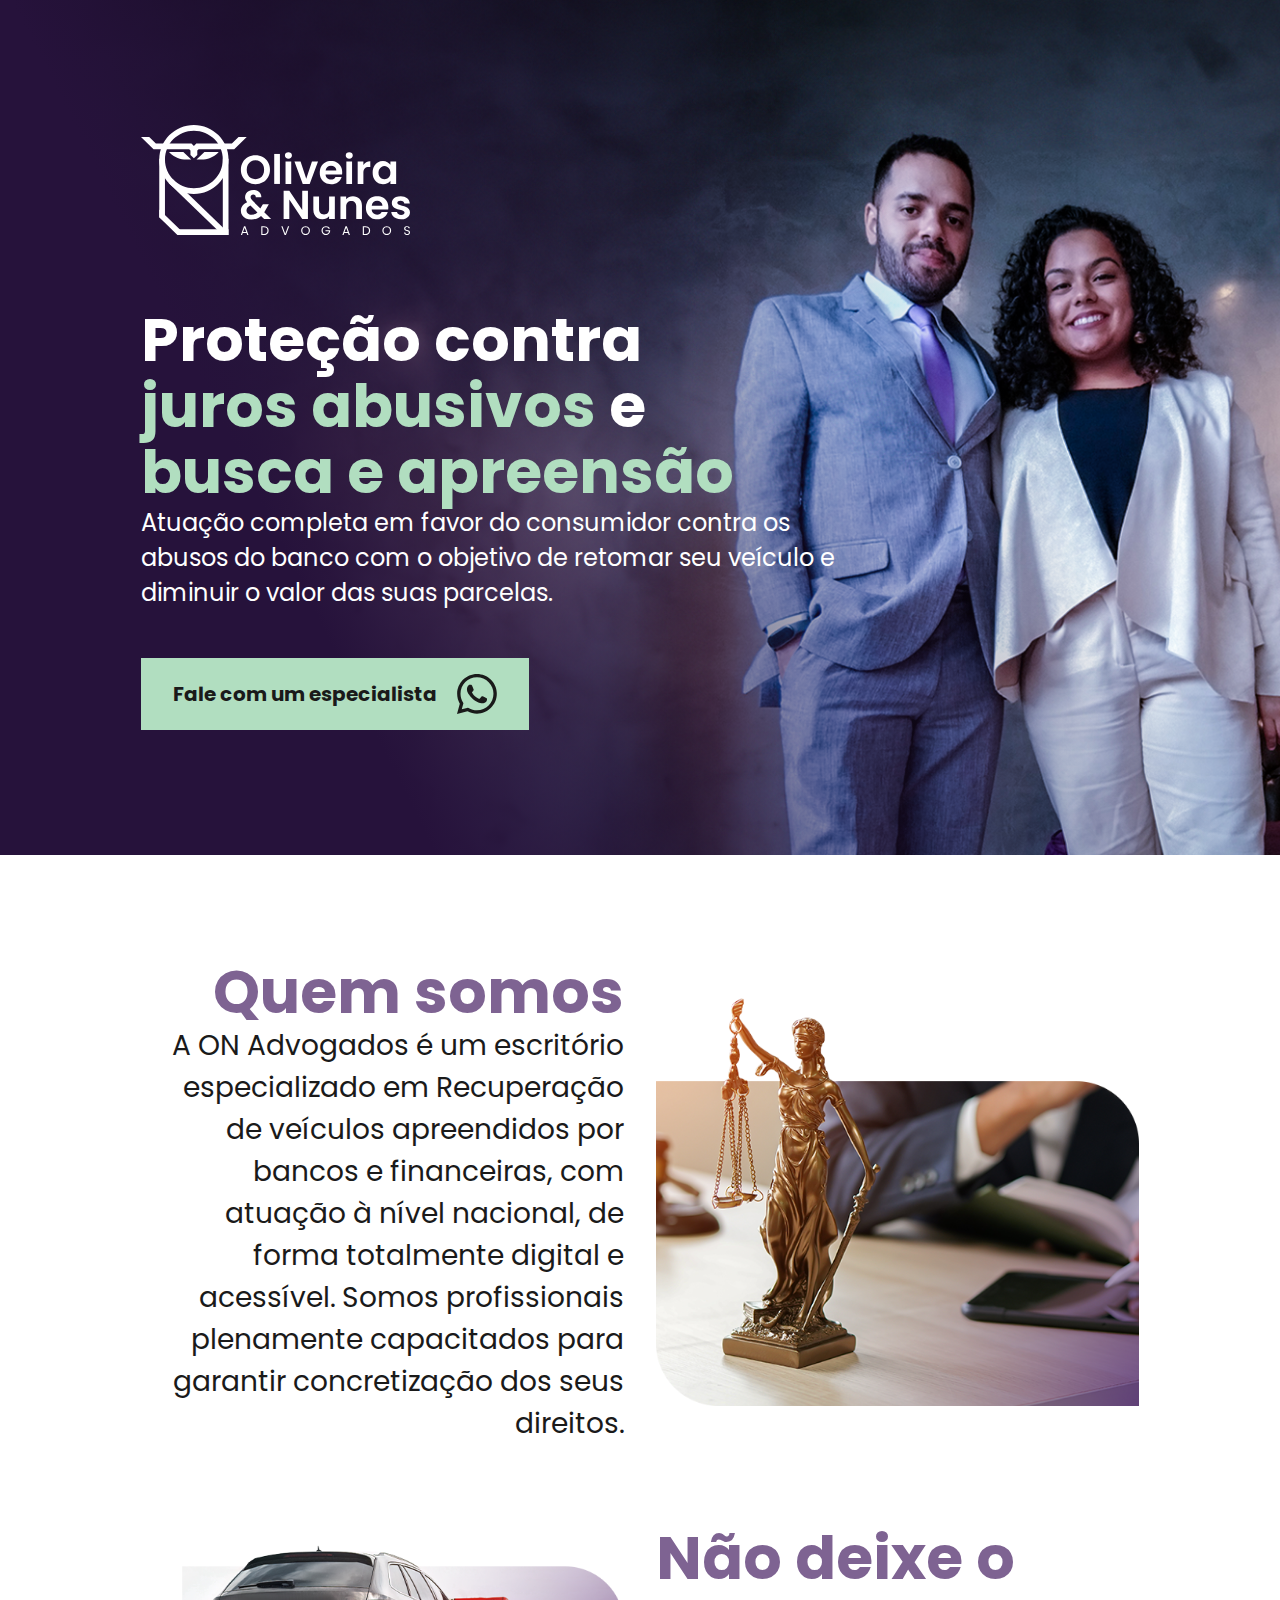
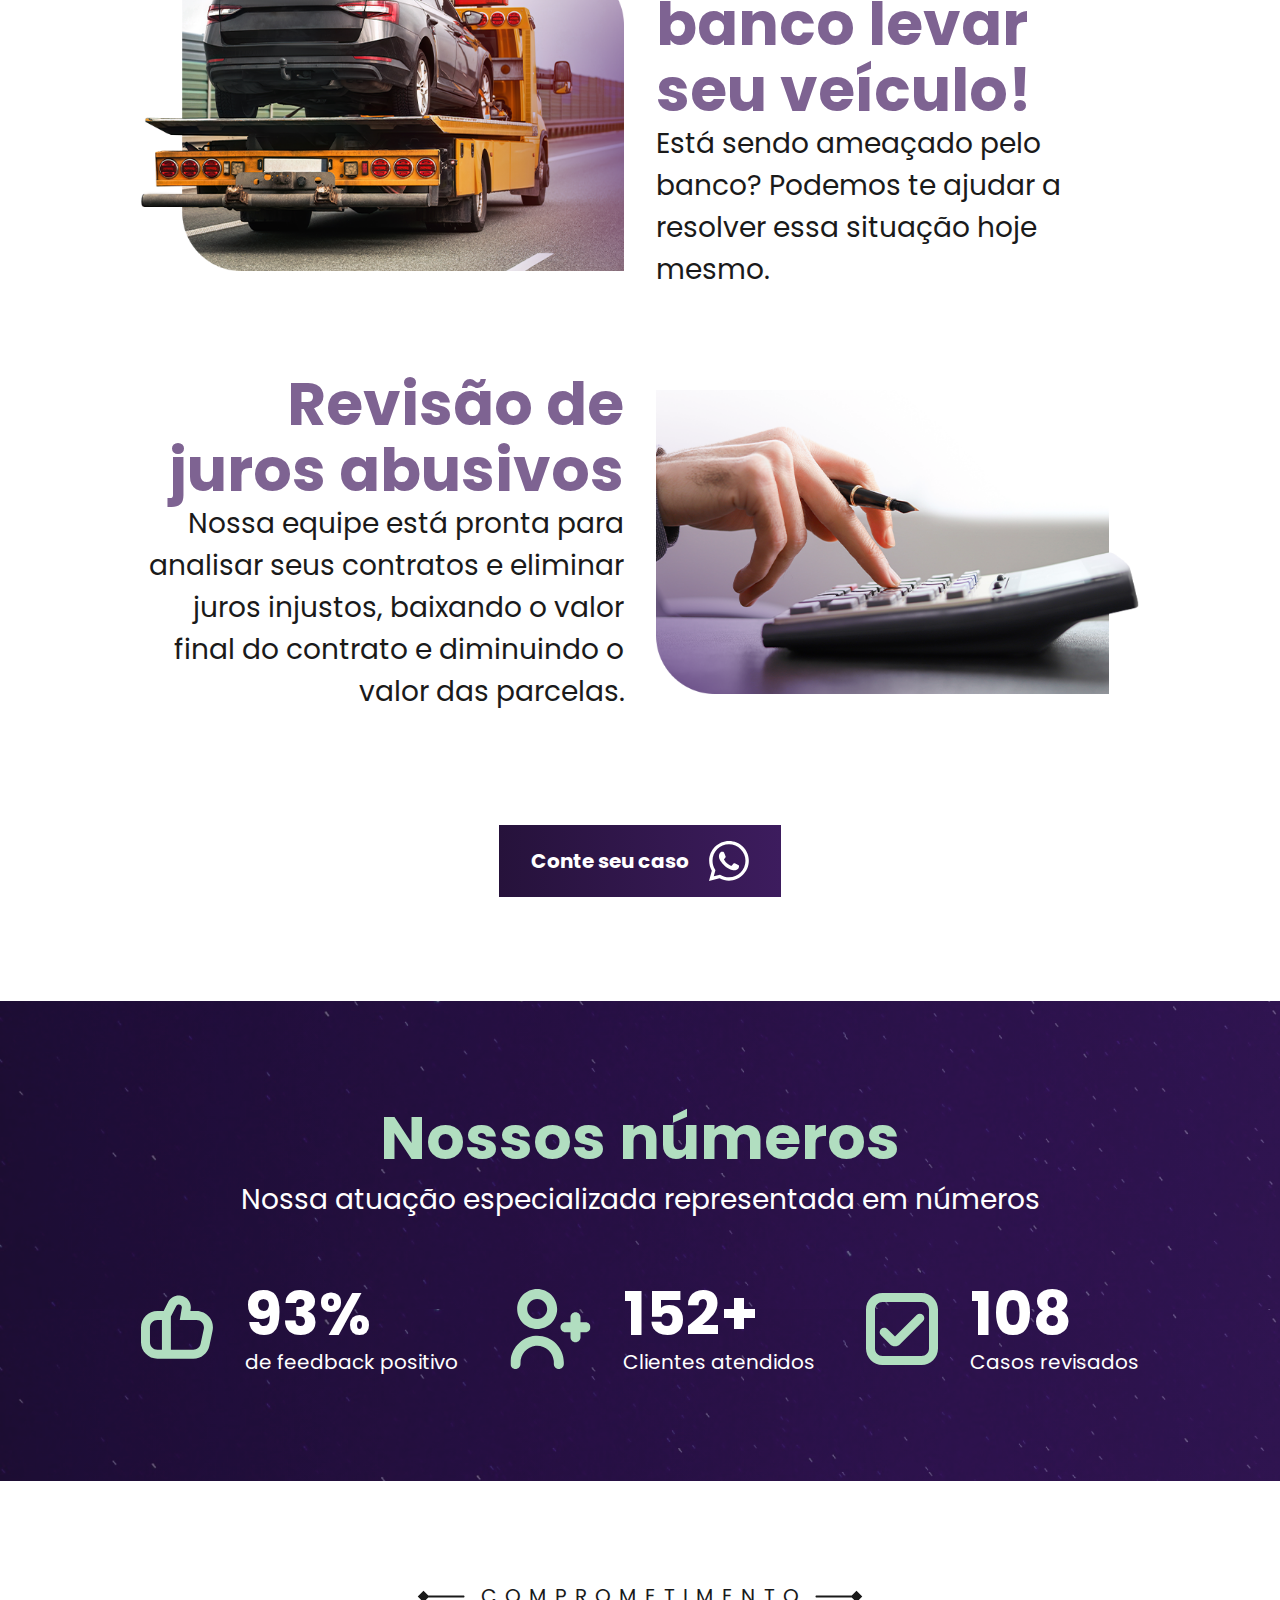
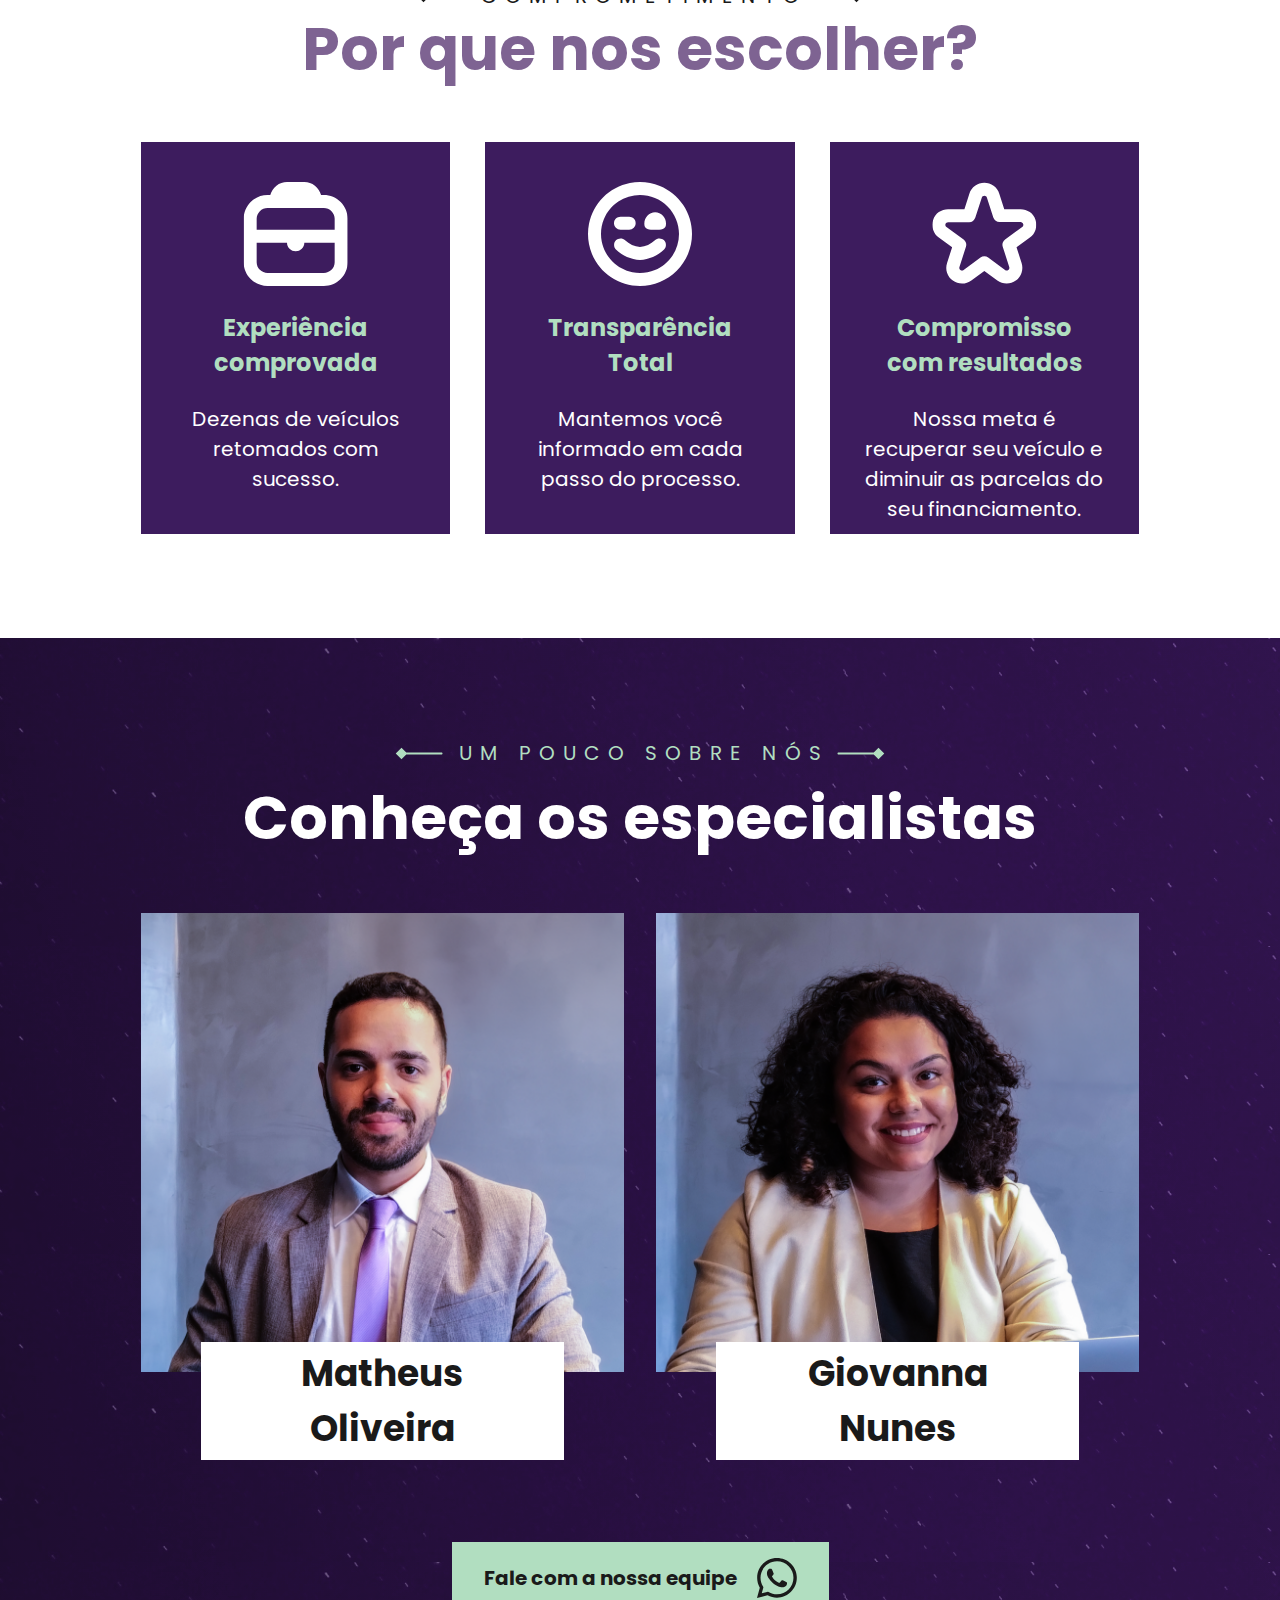
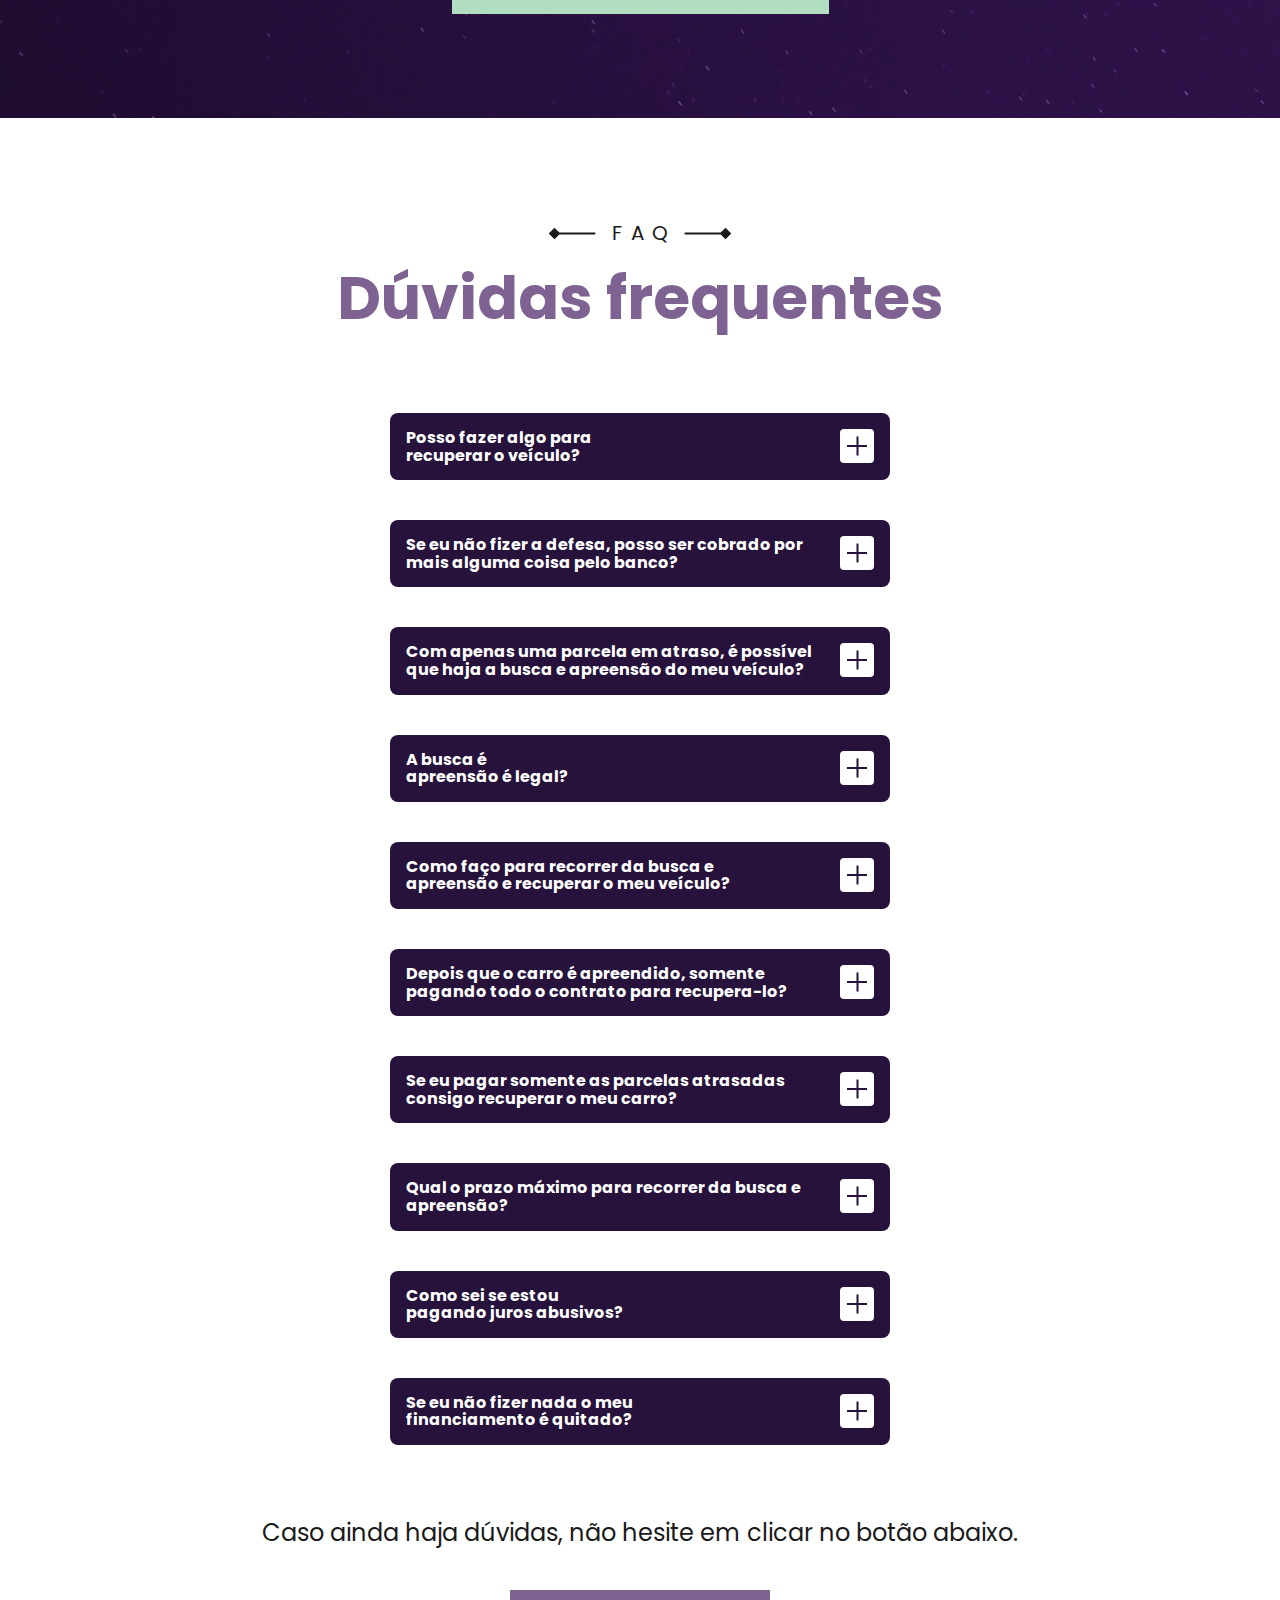
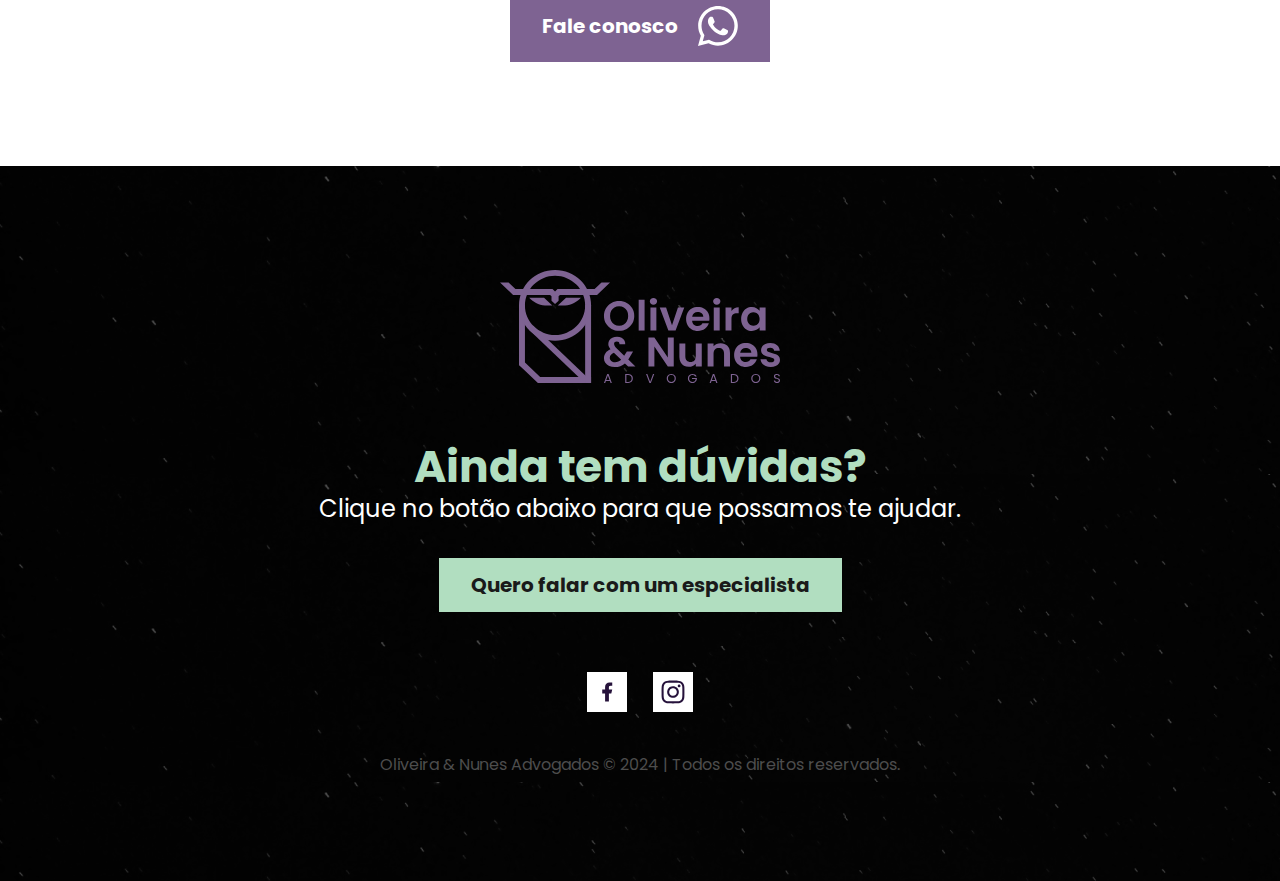
==== dba-e-rjf/index.html @ db600b16 "Adiciona mensagem do wpp" ====
<!DOCTYPE html>

<html lang="">
    <head>
        <meta charset="UTF-8">
        <meta name="viewport" content="width=device-width, initial-scale=1.0">
        <meta http-equiv="X-UA-Compatible" content="ie=edge">
        <title>Oliveira & Nunes Advogados</title>

        <!-- All CSS -->
        <link rel="stylesheet" href="css/page.css">
        <script src="https://ajax.googleapis.com/ajax/libs/jquery/3.7.1/jquery.min.js"></script>
        <script src="js/index.js"></script>
    </head>
    <body class="container">
        <!--[if lt IE 8]>
        <p class="browserupgrade">You are using an <strong>outdated</strong> browser. Please <a href="http://browsehappy.com/">upgrade your browser</a> to improve your experience.</p>
        <![endif]-->

        <!-- Header Background -->
        <header class="header-container">
          <!-- Logo -->
          <div class="header-logo-container">
            <img class="logo" src="assets/logo.svg" alt="Logo Oliveira & Nunes">
          </div>
          <!-- Header Title and Text -->
          <div class="header-text-container">
            <div>
              <h1>Proteção contra <br><strong>juros abusivos</strong> e <strong>busca e apreensão</strong></h1>
              <p>Atuação completa em favor do consumidor contra os abusos do banco com o objetivo de retomar seu veículo e diminuir o valor das suas parcelas.</p>
            </div>
            <a href="https://wa.me/15991773311?text=Olá, gostaria de saber mais sobre Defesa de busca e apreensão de veículos e revisão de juros abusivos, pode me ajudar?" target="_blank" class="button button-green small-space-top" >
              Fale com um especialista
              <svg width="40" height="40" viewBox="0 0 40 40" xmlns="http://www.w3.org/2000/svg">
              <path d="M34.0024 5.81512C32.1689 3.96386 29.9851 2.49624 27.5785 1.49787C25.1718 0.499491 22.5904 -0.00965202 19.9849 0.000138562C9.06747 0.000138562 0.169999 8.89511 0.159999 19.8151C0.159999 23.3126 1.075 26.715 2.80249 29.7275L0 40L10.51 37.245C13.4162 38.8306 16.6743 39.6602 19.9849 39.6575H19.9949C30.9149 39.6575 39.8099 30.7625 39.8199 19.8326C39.8221 17.2277 39.309 14.6482 38.3102 12.2425C37.3113 9.83673 35.8489 7.65236 34.0024 5.81512ZM19.9849 36.3025C17.0329 36.3002 14.1355 35.5059 11.595 34.0025L10.995 33.6425L4.75998 35.2775L6.42498 29.195L6.03498 28.5675C4.3845 25.9434 3.51161 22.9051 3.51749 19.8051C3.51749 10.7401 10.91 3.34513 19.9949 3.34513C22.1593 3.34124 24.303 3.76581 26.3025 4.59435C28.3019 5.42289 30.1176 6.63901 31.6449 8.17261C33.1771 9.70048 34.3919 11.5165 35.2191 13.5159C36.0464 15.5154 36.4697 17.6588 36.4649 19.8226C36.4549 28.92 29.0624 36.3025 19.9849 36.3025ZM29.0224 23.9676C28.5299 23.7201 26.0974 22.5226 25.6399 22.3526C25.1849 22.1901 24.8524 22.1051 24.5274 22.6001C24.1949 23.0926 23.2449 24.2151 22.9599 24.5376C22.6749 24.8701 22.3799 24.9076 21.8849 24.6626C21.3924 24.4126 19.7949 23.8926 17.9049 22.2001C16.4299 20.8876 15.4424 19.2626 15.1474 18.7701C14.8624 18.2751 15.1199 18.0101 15.3674 17.7626C15.5849 17.5426 15.8599 17.1826 16.1074 16.8976C16.3574 16.6126 16.4399 16.4026 16.6024 16.0726C16.7649 15.7376 16.6874 15.4526 16.5649 15.2051C16.4399 14.9576 15.4524 12.5151 15.0349 11.5301C14.6349 10.5576 14.2275 10.6926 13.9225 10.6801C13.6375 10.6626 13.305 10.6626 12.9725 10.6626C12.7214 10.669 12.4744 10.7271 12.2468 10.8334C12.0192 10.9396 11.816 11.0917 11.65 11.2801C11.195 11.7751 9.92247 12.9726 9.92247 15.4151C9.92247 17.8576 11.6975 20.2051 11.9475 20.5376C12.1925 20.8701 15.4324 25.8675 20.4049 28.0175C21.5799 28.53 22.5049 28.8325 23.2274 29.0625C24.4149 29.4425 25.4874 29.385 26.3424 29.2625C27.2924 29.1175 29.2699 28.0625 29.6874 26.905C30.0974 25.7451 30.0974 24.7551 29.9724 24.5476C29.8499 24.3376 29.5174 24.2151 29.0224 23.9676Z"/>
              </svg>
            </a>
          </div>
        </header>

        <!-- Services Area Start -->
        <section class="section-services">
          <div class="section-services-row">
            <div class="section-services-text">
              <h2>Quem somos</h2>
              <p>A ON Advogados é um escritório especializado em Recuperação de veículos apreendidos por bancos e financeiras, com atuação à nível nacional, de forma totalmente digital e acessível.  Somos profissionais plenamente capacitados para garantir concretização dos seus direitos.</p>
            </div>
            <div class="section-services-image">
              <img src="assets/section1_image_1.webp" alt="Escultura de Themis sobre a mesa">
            </div>
          </div>

          <div class="section-services-row-reverse">
            <div class="section-services-text">
              <h2>Não deixe o banco levar seu veículo!</h2>
              <p>Está sendo ameaçado pelo banco? Podemos te ajudar a resolver essa situação hoje mesmo.</p>
            </div>
            <div class="section-services-image">
              <img src="assets/section1_image_2.webp" alt="Guincho levando um carro na estrada">
            </div>
          </div>

          <div class="section-services-row">
            <div class="section-services-text">
              <h2>Revisão de juros abusivos</h2>
              <p>Nossa equipe está pronta para analisar seus contratos e eliminar juros injustos, baixando o valor final do contrato e diminuindo o valor das parcelas.</p>
            </div>
            <div class="section-services-image">
              <img src="assets/section1_image_3.webp" alt="Mão segurando uma caneta e utilizando a calculadora.">
            </div>
          </div>

          <div class="section-services-button">
            <a href="https://wa.me/15991773311?text=Olá, gostaria de saber mais sobre Defesa de busca e apreensão de veículos e revisão de juros abusivos, pode me ajudar?" target="_blank" class="button button-dark-purple small-space-top" >
              Conte seu caso
              <svg width="40" height="40" viewBox="0 0 40 40" xmlns="http://www.w3.org/2000/svg">
                <path d="M34.0024 5.81512C32.1689 3.96386 29.9851 2.49624 27.5785 1.49787C25.1718 0.499491 22.5904 -0.00965202 19.9849 0.000138562C9.06747 0.000138562 0.169999 8.89511 0.159999 19.8151C0.159999 23.3126 1.075 26.715 2.80249 29.7275L0 40L10.51 37.245C13.4162 38.8306 16.6743 39.6602 19.9849 39.6575H19.9949C30.9149 39.6575 39.8099 30.7625 39.8199 19.8326C39.8221 17.2277 39.309 14.6482 38.3102 12.2425C37.3113 9.83673 35.8489 7.65236 34.0024 5.81512ZM19.9849 36.3025C17.0329 36.3002 14.1355 35.5059 11.595 34.0025L10.995 33.6425L4.75998 35.2775L6.42498 29.195L6.03498 28.5675C4.3845 25.9434 3.51161 22.9051 3.51749 19.8051C3.51749 10.7401 10.91 3.34513 19.9949 3.34513C22.1593 3.34124 24.303 3.76581 26.3025 4.59435C28.3019 5.42289 30.1176 6.63901 31.6449 8.17261C33.1771 9.70048 34.3919 11.5165 35.2191 13.5159C36.0464 15.5154 36.4697 17.6588 36.4649 19.8226C36.4549 28.92 29.0624 36.3025 19.9849 36.3025ZM29.0224 23.9676C28.5299 23.7201 26.0974 22.5226 25.6399 22.3526C25.1849 22.1901 24.8524 22.1051 24.5274 22.6001C24.1949 23.0926 23.2449 24.2151 22.9599 24.5376C22.6749 24.8701 22.3799 24.9076 21.8849 24.6626C21.3924 24.4126 19.7949 23.8926 17.9049 22.2001C16.4299 20.8876 15.4424 19.2626 15.1474 18.7701C14.8624 18.2751 15.1199 18.0101 15.3674 17.7626C15.5849 17.5426 15.8599 17.1826 16.1074 16.8976C16.3574 16.6126 16.4399 16.4026 16.6024 16.0726C16.7649 15.7376 16.6874 15.4526 16.5649 15.2051C16.4399 14.9576 15.4524 12.5151 15.0349 11.5301C14.6349 10.5576 14.2275 10.6926 13.9225 10.6801C13.6375 10.6626 13.305 10.6626 12.9725 10.6626C12.7214 10.669 12.4744 10.7271 12.2468 10.8334C12.0192 10.9396 11.816 11.0917 11.65 11.2801C11.195 11.7751 9.92247 12.9726 9.92247 15.4151C9.92247 17.8576 11.6975 20.2051 11.9475 20.5376C12.1925 20.8701 15.4324 25.8675 20.4049 28.0175C21.5799 28.53 22.5049 28.8325 23.2274 29.0625C24.4149 29.4425 25.4874 29.385 26.3424 29.2625C27.2924 29.1175 29.2699 28.0625 29.6874 26.905C30.0974 25.7451 30.0974 24.7551 29.9724 24.5476C29.8499 24.3376 29.5174 24.2151 29.0224 23.9676Z"/>
              </svg>
            </a>
          </div>

        </section>
        <!-- Services Area End -->

        <!-- Numbers Area Start -->
        <section class="section-numbers">
          <div class="container-title">
            <h2>Nossos números</h2>
            <p>Nossa atuação especializada representada em números</p>
          </div>
          <div class="section-number-statistics">

            <div class="section-number-statistics-container ">
              <img src="assets/fi-br-thumbs-up.svg">
              <div class="section-number-statistics-container-text">
                <h3>
                  93%
                </h3>
                <p>
                  de feedback positivo
                </p>
              </div>
            </div>

            <div class="section-number-statistics-container ">
              <img src="assets/fi-br-user-add.svg">
              <div class="section-number-statistics-container-text">
                <h3>
                  152+
                </h3>
                <p>
                  Clientes atendidos
                </p>
              </div>
            </div>

            <div class="section-number-statistics-container ">
              <img src="assets/fi-br-checkbox.svg">
              <div class="section-number-statistics-container-text">
                <h3>
                  108
                </h3>
                <p>
                  Casos revisados
                </p>
              </div>
            </div>

          </div>
        </section>
        <!-- Numbers Area End -->

        <!-- Compromise Area Start -->
        <section class="section-compromise">
          <div class="container-title">
            <div class="title-line title-line-black">
              <svg width="48" height="13" viewBox="0 0 48 13" xmlns="http://www.w3.org/2000/svg">
                <path d="M46.5 7.5C47.0523 7.5 47.5 7.05228 47.5 6.5C47.5 5.94771 47.0523 5.5 46.5 5.5L46.5 7.5ZM0.726497 6.5L6.5 12.2735L12.2735 6.5L6.5 0.726497L0.726497 6.5ZM46.5 5.5L6.5 5.5L6.5 7.5L46.5 7.5L46.5 5.5Z" />
              </svg>
              <p>Comprometimento</p>
              <svg width="48" height="13" viewBox="0 0 48 13" xmlns="http://www.w3.org/2000/svg">
                <path d="M1.5 5.5C0.947716 5.5 0.5 5.94772 0.5 6.5C0.5 7.05228 0.947716 7.5 1.5 7.5V5.5ZM47.2735 6.5L41.5 0.726497L35.7265 6.5L41.5 12.2735L47.2735 6.5ZM1.5 7.5L41.5 7.5V5.5L1.5 5.5V7.5Z" />
              </svg>
            </div>

            <h2>Por que nos escolher?</h2>
          </div>
          <div class="section-compromise-cards">

            <div class="section-compromise-single-card">
              <img src="assets/fi-br-briefcase.svg">
              <h3>Experiência comprovada</h3>
              <p>Dezenas de veículos retomados com sucesso.</p>
            </div>

            <div class="section-compromise-single-card">
              <img src="assets/fi-br-smile-wink.svg">
              <h3>Transparência <br>Total</h3>
              <p>Mantemos você informado em cada passo do processo.</p>
            </div>

            <div class="section-compromise-single-card">
              <img src="assets/fi-br-star.svg">
              <h3>Compromisso<br>com resultados</h3>
              <p>Nossa meta é recuperar seu veículo e diminuir as parcelas do seu financiamento.</p>
            </div>
          </div>

        </section>
        <!-- Compromise Area End -->

        <!-- About us Area Start -->
        <section class="section-about-us">
          <div class="container-title">
            <div class="title-line title-line-green-light">
              <svg width="48" height="13" viewBox="0 0 48 13" xmlns="http://www.w3.org/2000/svg">
                <path d="M46.5 7.5C47.0523 7.5 47.5 7.05228 47.5 6.5C47.5 5.94771 47.0523 5.5 46.5 5.5L46.5 7.5ZM0.726497 6.5L6.5 12.2735L12.2735 6.5L6.5 0.726497L0.726497 6.5ZM46.5 5.5L6.5 5.5L6.5 7.5L46.5 7.5L46.5 5.5Z" />
              </svg>
              <p>Um pouco sobre nós</p>
              <svg width="48" height="13" viewBox="0 0 48 13" xmlns="http://www.w3.org/2000/svg">
                <path d="M1.5 5.5C0.947716 5.5 0.5 5.94772 0.5 6.5C0.5 7.05228 0.947716 7.5 1.5 7.5V5.5ZM47.2735 6.5L41.5 0.726497L35.7265 6.5L41.5 12.2735L47.2735 6.5ZM1.5 7.5L41.5 7.5V5.5L1.5 5.5V7.5Z" />
              </svg>
            </div>

            <h2>Conheça os especialistas</h2>
          </div>

          <div class="section-about-us-cards">

            <div class="container-about-us">
              <p>Matheus Oliveira</p>
              <div class="container-about-us-photo-matheus">
                <ul>
                  <li><img src="assets/frame.svg">Bacharel em Direito pela Faculdade de Direito de Itu (FADITU).</li>
                  <li><img src="assets/frame.svg">Pós-graduado em Processo Civil pelo CEI.</li>
                  <li><img src="assets/frame.svg">Especialista em direito bancário.</li>
                  <li><img src="assets/frame.svg">OAB/SP 449.949.</li>
                </ul>
              </div>
            </div>

            <div class="container-about-us">
              <p>Giovanna Nunes</p>
              <div class="container-about-us-photo-giovanna">
                <ul>
                  <li><img src="assets/frame.svg">Bacharela em Direito pela Faculdade ESAMC.</li>
                  <li><img src="assets/frame.svg">Pós-graduada em Processo Civil pela Fundação Getúlio Vargas (FGV).</li>
                  <li><img src="assets/frame.svg">Especialista em direito bancário.</li>
                  <li><img src="assets/frame.svg">OAB/SP 453.143.</li>
                </ul>
              </div>
            </div>
          </div>

          <a href="https://wa.me/15991773311?text=Olá, gostaria de saber mais sobre Defesa de busca e apreensão de veículos e revisão de juros abusivos, pode me ajudar?" target="_blank" class="button button-green small-space-top" >
            Fale com a nossa equipe
            <svg width="40" height="40" viewBox="0 0 40 40" xmlns="http://www.w3.org/2000/svg">
              <path d="M34.0024 5.81512C32.1689 3.96386 29.9851 2.49624 27.5785 1.49787C25.1718 0.499491 22.5904 -0.00965202 19.9849 0.000138562C9.06747 0.000138562 0.169999 8.89511 0.159999 19.8151C0.159999 23.3126 1.075 26.715 2.80249 29.7275L0 40L10.51 37.245C13.4162 38.8306 16.6743 39.6602 19.9849 39.6575H19.9949C30.9149 39.6575 39.8099 30.7625 39.8199 19.8326C39.8221 17.2277 39.309 14.6482 38.3102 12.2425C37.3113 9.83673 35.8489 7.65236 34.0024 5.81512ZM19.9849 36.3025C17.0329 36.3002 14.1355 35.5059 11.595 34.0025L10.995 33.6425L4.75998 35.2775L6.42498 29.195L6.03498 28.5675C4.3845 25.9434 3.51161 22.9051 3.51749 19.8051C3.51749 10.7401 10.91 3.34513 19.9949 3.34513C22.1593 3.34124 24.303 3.76581 26.3025 4.59435C28.3019 5.42289 30.1176 6.63901 31.6449 8.17261C33.1771 9.70048 34.3919 11.5165 35.2191 13.5159C36.0464 15.5154 36.4697 17.6588 36.4649 19.8226C36.4549 28.92 29.0624 36.3025 19.9849 36.3025ZM29.0224 23.9676C28.5299 23.7201 26.0974 22.5226 25.6399 22.3526C25.1849 22.1901 24.8524 22.1051 24.5274 22.6001C24.1949 23.0926 23.2449 24.2151 22.9599 24.5376C22.6749 24.8701 22.3799 24.9076 21.8849 24.6626C21.3924 24.4126 19.7949 23.8926 17.9049 22.2001C16.4299 20.8876 15.4424 19.2626 15.1474 18.7701C14.8624 18.2751 15.1199 18.0101 15.3674 17.7626C15.5849 17.5426 15.8599 17.1826 16.1074 16.8976C16.3574 16.6126 16.4399 16.4026 16.6024 16.0726C16.7649 15.7376 16.6874 15.4526 16.5649 15.2051C16.4399 14.9576 15.4524 12.5151 15.0349 11.5301C14.6349 10.5576 14.2275 10.6926 13.9225 10.6801C13.6375 10.6626 13.305 10.6626 12.9725 10.6626C12.7214 10.669 12.4744 10.7271 12.2468 10.8334C12.0192 10.9396 11.816 11.0917 11.65 11.2801C11.195 11.7751 9.92247 12.9726 9.92247 15.4151C9.92247 17.8576 11.6975 20.2051 11.9475 20.5376C12.1925 20.8701 15.4324 25.8675 20.4049 28.0175C21.5799 28.53 22.5049 28.8325 23.2274 29.0625C24.4149 29.4425 25.4874 29.385 26.3424 29.2625C27.2924 29.1175 29.2699 28.0625 29.6874 26.905C30.0974 25.7451 30.0974 24.7551 29.9724 24.5476C29.8499 24.3376 29.5174 24.2151 29.0224 23.9676Z"/>
            </svg>
          </a>
        </section>
        <!-- About us Area End -->

        <!-- FAQ Area Start -->
        <aside class="aside-faq">
          <div class="container-title">
            <div class="title-line title-line-black">
              <svg width="48" height="13" viewBox="0 0 48 13" xmlns="http://www.w3.org/2000/svg">
                <path d="M46.5 7.5C47.0523 7.5 47.5 7.05228 47.5 6.5C47.5 5.94771 47.0523 5.5 46.5 5.5L46.5 7.5ZM0.726497 6.5L6.5 12.2735L12.2735 6.5L6.5 0.726497L0.726497 6.5ZM46.5 5.5L6.5 5.5L6.5 7.5L46.5 7.5L46.5 5.5Z" />
              </svg>
              <p>Faq</p>
              <svg width="48" height="13" viewBox="0 0 48 13" xmlns="http://www.w3.org/2000/svg">
                <path d="M1.5 5.5C0.947716 5.5 0.5 5.94772 0.5 6.5C0.5 7.05228 0.947716 7.5 1.5 7.5V5.5ZM47.2735 6.5L41.5 0.726497L35.7265 6.5L41.5 12.2735L47.2735 6.5ZM1.5 7.5L41.5 7.5V5.5L1.5 5.5V7.5Z" />
              </svg>
            </div>
            <h2>Dúvidas frequentes</h2>
          </div>

          <div class="container-two-columns">
            <div class="container-all-question">

              <div class="aside-faq-question-container inactive">
                <div class="aside-faq-header">
                  <summary>Posso fazer algo para <br>recuperar o veículo?</summary>
                  <div class="aside-faq-icon">
                    <div class="collapse-icon">
                      <div class="acc-close"></div>
                      <div class="acc-open"></div>
                    </div>

                  </div>
                </div>
                <div id="descwrapper" class="desWrapper">
                  <p>A boa notícia é que SIM! Pode e deve RECORRER. O seu prazo JÁ ESTÁ CORRENDO, e há grandes chances de recuperá-lo.</p>
                </div>
              </div>

              <div class="aside-faq-question-container inactive">
                <div class="aside-faq-header">
                  <summary>Se eu não fizer a defesa, posso ser cobrado por mais alguma coisa pelo banco?</summary>
                  <div class="aside-faq-icon">
                    <div class="collapse-icon">
                      <div class="acc-close"></div>
                      <div class="acc-open"></div>
                    </div>

                  </div>
                </div>
                <div id="descwrapper" class="desWrapper">
                  <p>Nossa equipe especializada em direito financeiro analisará sua situação, desenvolvendo estratégias personalizadas para proteger seus bens e interesses durante o processo.</p>
                </div>
              </div>

              <div class="aside-faq-question-container inactive">
                <div class="aside-faq-header">
                  <summary>Com apenas uma parcela em atraso, é possível que haja a busca e apreensão do meu veículo?</summary>
                  <div class="aside-faq-icon">
                    <div class="collapse-icon">
                      <div class="acc-close"></div>
                      <div class="acc-open"></div>
                    </div>

                  </div>
                </div>
                <div id="descwrapper" class="desWrapper">
                  <p>Sim. Muitas pessoas se enganam por achar que depois que o veículo for apreendido não tem mais o que fazer e isso não é verdade. Depois que o banco faz uma ação de busca e apreensão e toma o veículo de forma injusta e abusiva, mesmo que o as parcelas estejam em atraso é possível recuperar o bem. Isso porque quando você contrata advogados que são especialistas neste assunto, eles conseguem analisar o processo e ver todas as ilegalidades e nulidades ocorridas e fazer uma defesa para que o juiz ao final do mande o banco devolver o veículo. </p>
                </div>
              </div>

              <div class="aside-faq-question-container inactive">
                <div class="aside-faq-header">
                  <summary>A busca é <br>apreensão é legal?</summary>
                  <div class="aside-faq-icon">
                    <div class="collapse-icon">
                      <div class="acc-close"></div>
                      <div class="acc-open"></div>
                    </div>

                  </div>
                </div>
                <div id="descwrapper" class="desWrapper">
                  <p>O Banco pode requerer a medida, por isso o procedimento é legal e está previsto na legislação. Mas precisa cumprir alguns requisitos legais para que ele seja totalmente válido. Se você foi vítima de um caso de busca e apreensão recentemente, CLICA AGORA no botão do WhatsApp aqui do lado e peça atendimento preferencial no nosso plantão que iremos te passar todas as informações necessárias para recuperar prontamente o seu veículo.</p>
                </div>
              </div>

              <div class="aside-faq-question-container inactive" aria-controls="collapseOne">
                <div class="aside-faq-header">
                  <summary>Como faço para recorrer da busca e <br>apreensão e recuperar o meu veículo?</summary>
                  <div class="aside-faq-icon">
                    <div class="collapse-icon">
                      <div class="acc-close"></div>
                      <div class="acc-open"></div>
                    </div>

                  </div>
                </div>
                <div id="descwrapper" class="desWrapper">
                  <p>Para fazer sua defesa no processo judicial e recorrer da busca e apreensão do seu veículo, você precisará da ajuda de um escritório de advocacia especializado em direito bancário.<br><br>

                    Se você chegou até aqui, a boa notícia é que poderá falar com um dos nossos advogados especialistas, que irá analisar o seu caso, sem nenhum compromisso, e te passar as informações necessárias acerca da sua defesa.<br><br>

                    Para falar com a nossa equipe agora, clique no botão logo abaixo.</p>
                </div>
              </div>
            </div>

            <div class="container-all-question">
              <div class="aside-faq-question-container inactive">
                <div class="aside-faq-header">
                  <summary>Depois que o carro é apreendido, somente pagando todo o contrato para recupera-lo?</summary>
                  <div class="aside-faq-icon">
                    <div class="collapse-icon">
                      <div class="acc-close"></div>
                      <div class="acc-open"></div>
                    </div>

                  </div>
                </div>
                <div id="descwrapper" class="desWrapper">
                  <p>NÃO! Isso é um mito. Depois que o carro é apreendido é possível apresentar recurso para recuperar o veículo. Como dito acima, antes tomar, o banco precisa preencher os requisitos de validade da ação de busca e apreensão.</p>
                </div>
              </div>

              <div class="aside-faq-question-container inactive">
                <div class="aside-faq-header">
                  <summary>Se eu pagar somente as parcelas atrasadas consigo recuperar o meu carro?</summary>
                  <div class="aside-faq-icon">
                    <div class="collapse-icon">
                      <div class="acc-close"></div>
                      <div class="acc-open"></div>
                    </div>

                  </div>
                </div>
                <div id="descwrapper" class="desWrapper">
                  <p>NÃO! Isso é outro mito. Inclusive, é possível recuperar o veículo sem ter que pagar nada ao banco.</p>
                </div>
              </div>

              <div class="aside-faq-question-container inactive">
                <div class="aside-faq-header">
                  <summary>Qual o prazo máximo para recorrer da busca e apreensão?</summary>
                  <div class="aside-faq-icon">
                    <div class="collapse-icon">
                      <div class="acc-close"></div>
                      <div class="acc-open"></div>
                    </div>

                  </div>
                </div>
                <div id="descwrapper" class="desWrapper">
                  <p>O prazo máximo é de 15 dias a contar da apreensão do veículo. Porém, para efetuar uma boa defesa técnica leva tempo, portanto, quanto antes você contratar um escritório especialista, maiores as suas chances.</p>
                </div>
              </div>

              <div class="aside-faq-question-container inactive">
                <div class="aside-faq-header">
                  <summary>Como sei se estou <br>pagando juros abusivos?</summary>
                  <div class="aside-faq-icon">
                    <div class="collapse-icon">
                      <div class="acc-close"></div>
                      <div class="acc-open"></div>
                    </div>

                  </div>
                </div>
                <div id="descwrapper" class="desWrapper">
                  <p>Nossos advogados estão de prontidão para realizar o cálculo e te indicar se os juros do seu contrato de financiamento são abusivos. Entre em contato agora e descubra.</p>
                </div>
              </div>

              <div class="aside-faq-question-container inactive">
                <div class="aside-faq-header">
                  <summary>Se eu não fizer nada o meu <br>financiamento é quitado?</summary>
                  <div class="aside-faq-icon">
                    <div class="collapse-icon">
                      <div class="acc-close"></div>
                      <div class="acc-open"></div>
                    </div>
                  </div>
                </div>

                <div id="descwrapper" class="desWrapper">
                  <p>Não, se você não fizer nada, além de ter perdido o carro, perderá o valor que eventualmente deu de entrada, as parcelas que pagou e ainda ficará devendo para o banco, honorários do advogado do banco e, ainda, para o Poder Judiciário.

                    <br><br>Não fazer nada é a pior escolha que pode ser feita.</p>
                </div>
              </div>
            </div>
          </div>

          <div class="container-title">
            <p class="subtitle">Caso ainda haja dúvidas, não hesite em clicar no botão abaixo.</p>
            <a href="https://wa.me/15991773311&text=Olá, gostaria de saber mais sobre Defesa de busca e apreensão de veículos e revisão de juros abusivos, pode me ajudar?" target="_blank" class="button button-light-purple small-space-top" >
              Fale conosco
              <svg width="40" height="40" viewBox="0 0 40 40" xmlns="http://www.w3.org/2000/svg">
                <path d="M34.0024 5.81512C32.1689 3.96386 29.9851 2.49624 27.5785 1.49787C25.1718 0.499491 22.5904 -0.00965202 19.9849 0.000138562C9.06747 0.000138562 0.169999 8.89511 0.159999 19.8151C0.159999 23.3126 1.075 26.715 2.80249 29.7275L0 40L10.51 37.245C13.4162 38.8306 16.6743 39.6602 19.9849 39.6575H19.9949C30.9149 39.6575 39.8099 30.7625 39.8199 19.8326C39.8221 17.2277 39.309 14.6482 38.3102 12.2425C37.3113 9.83673 35.8489 7.65236 34.0024 5.81512ZM19.9849 36.3025C17.0329 36.3002 14.1355 35.5059 11.595 34.0025L10.995 33.6425L4.75998 35.2775L6.42498 29.195L6.03498 28.5675C4.3845 25.9434 3.51161 22.9051 3.51749 19.8051C3.51749 10.7401 10.91 3.34513 19.9949 3.34513C22.1593 3.34124 24.303 3.76581 26.3025 4.59435C28.3019 5.42289 30.1176 6.63901 31.6449 8.17261C33.1771 9.70048 34.3919 11.5165 35.2191 13.5159C36.0464 15.5154 36.4697 17.6588 36.4649 19.8226C36.4549 28.92 29.0624 36.3025 19.9849 36.3025ZM29.0224 23.9676C28.5299 23.7201 26.0974 22.5226 25.6399 22.3526C25.1849 22.1901 24.8524 22.1051 24.5274 22.6001C24.1949 23.0926 23.2449 24.2151 22.9599 24.5376C22.6749 24.8701 22.3799 24.9076 21.8849 24.6626C21.3924 24.4126 19.7949 23.8926 17.9049 22.2001C16.4299 20.8876 15.4424 19.2626 15.1474 18.7701C14.8624 18.2751 15.1199 18.0101 15.3674 17.7626C15.5849 17.5426 15.8599 17.1826 16.1074 16.8976C16.3574 16.6126 16.4399 16.4026 16.6024 16.0726C16.7649 15.7376 16.6874 15.4526 16.5649 15.2051C16.4399 14.9576 15.4524 12.5151 15.0349 11.5301C14.6349 10.5576 14.2275 10.6926 13.9225 10.6801C13.6375 10.6626 13.305 10.6626 12.9725 10.6626C12.7214 10.669 12.4744 10.7271 12.2468 10.8334C12.0192 10.9396 11.816 11.0917 11.65 11.2801C11.195 11.7751 9.92247 12.9726 9.92247 15.4151C9.92247 17.8576 11.6975 20.2051 11.9475 20.5376C12.1925 20.8701 15.4324 25.8675 20.4049 28.0175C21.5799 28.53 22.5049 28.8325 23.2274 29.0625C24.4149 29.4425 25.4874 29.385 26.3424 29.2625C27.2924 29.1175 29.2699 28.0625 29.6874 26.905C30.0974 25.7451 30.0974 24.7551 29.9724 24.5476C29.8499 24.3376 29.5174 24.2151 29.0224 23.9676Z"/>
              </svg>
            </a>
          </div>

        </aside>
        <!-- FAQ Area End -->

        <!-- Footer Area Start -->
        <footer class="footer-area">
          <img src="assets/logo-footer.svg" alt="">

          <div class="footer-text">
            <h2>Ainda tem dúvidas?</h2>
            <p class="subtitle">Clique no botão abaixo para que possamos te ajudar.</p>
            <a href="https://wa.me/15991773311?text=Olá, gostaria de saber mais sobre Defesa de busca e apreensão de veículos e revisão de juros abusivos, pode me ajudar?" target="_blank" class="button button-green small-space-top" >
              Quero falar com um especialista
            </a>
          </div>

          <div class="footer-social">
            <div class="social-media">
              <a href="https://www.facebook.com/on.advs" class="social-media-container" target="_blank">
                <img src="assets/ri_facebook-fill.svg">
              </a>
              <a href="https://www.instagram.com/on.advs/" target="_blank" class="social-media-container">
                <img src="assets/carbon_logo-instagram.svg">
              </a>
            </div>
            <p class="copyright">Oliveira & Nunes Advogados © 2024 | Todos os direitos reservados.</p>
          </div>
        </footer>
        <!-- Footer Area End -->
    </body>
</html>
---- dba-e-rjf/css/page.css ----
@import 'start.css';
@import 'theme.css';
@import 'components.css';

body {
  padding: 0;
  margin: 0;
  background-color: var(--medium-purple);
  font-family: 'Poppins', sans-serif;
  color: var(--white);
  min-height: 100vh;
}

.header-container {
  background: linear-gradient(243.62deg,
      rgba(61, 28, 94, 0) 27.53%, #26123B 74.44%),
    url('../assets/banner.png') center center / cover no-repeat;
  max-height: 95vh;
  gap: 72px;
  display: flex;
  flex-flow: column;
  justify-content: center;
  height: 100%;
  align-items: flex-start;
  padding: 104px 11%;
}

.header-container .header-logo-container {
  width: 27%;
}

.header-text-container {
  display: flex;
  flex-flow: column;
  align-items: flex-start;
  gap: 16px;
  width: 70%;
}


.header-text-container h1 {
  font-style: normal;
  font-weight: 700;
  font-size: var(--size-64);
  line-height: 110%;
  color: #FFFFFF;
}

.header-text-container h1 strong{
  line-height: 110%;
  color: var(--light-green);
}

.header-text-container p {
  font-size: var(--size-28);
}

.section-services {
  background-color: var(--white);
  display: flex;
  flex-flow: column nowrap;
  align-items: center;
  gap: 80px 0;
  justify-content: center;
  padding: 104px 11%;
}

.section-services-button {
  display: flex;
  justify-items: center;
  align-items: center;
}

.section-services-row {
  display: flex;
  flex-flow: row wrap;
  align-items: center;
  justify-content: space-between;
  flex: none;
  align-self: stretch;
  flex-grow: 0;
  text-align: right;
}

.section-services-row-reverse {
  display: flex;
  flex-flow: row-reverse wrap;
  align-items: center;
  justify-content: space-between;
  flex: none;
  align-self: stretch;
  flex-grow: 0;
  text-align: left;
}

.section-services-text {
  width: calc(50% - 16px);
}

.section-services-image {
  width: calc(50% - 16px);;
}

.section-services-text h2 {
  font-size: var(--size-64);
  color: var(--light-purple);
  line-height: 110%;
}

.section-services-text p {
  font-size: var(--size-32);
  color: var(--neuter-90);
}

.section-numbers {
  display: flex;
  background: url(../assets/background-2.png), linear-gradient(270deg, #3D1C5E 0%, #26123B 100%);
  width: 100%;
  flex-flow: column;
  gap: 60px;
  justify-content: space-between;
  align-items: center;
  padding: 104px 11%;
}

.section-numbers h2 {
  font-size: var(--size-64);
  color: var(--light-green);
  text-align: center;
  line-height: 110%;
}

.section-numbers p {
  font-size: var(--size-32);
  color: var(--white);
  text-align: center;
}

.section-number-statistics {
  display: flex;
  flex-flow: row wrap;
  justify-content: space-between;
  align-items: center;
  gap: 60px 32px;
  width: 100%;
}


.section-number-statistics-container {
  display: flex;
  flex-flow: row;
  justify-content: center;
  gap: 32px;
  align-items: center;
}

.section-number-statistics-container-text {
  display: flex;
  flex-flow: column;
  width: 78%;
}

.section-number-statistics-container-text h3 {
  font-size: var(--size-64);
  line-height: 110%;
  text-align: left;
}

.section-number-statistics-container-text p {
  font-size: var(--size-24);
}

.section-compromise {
  display: flex;
  flex-flow: column;
  align-items: center;
  justify-content: center;
  padding: 104px 11%;
  gap: 60px;
  background-color: var(--white);
}


.section-compromise h2 {
  color: var(--light-purple);
  font-size: var(--size-64);
  text-align: center;
  line-height: 110%;
}

.section-compromise-cards {
  display: flex;
  width: 100%;
  flex-flow: row wrap;
  justify-content: space-between;
  align-items: center;
  gap: 32px;
}

/* .section-compromise-cards .section-compromise-single-card:not(:first-child) {
  margin-left: 32px;
} */

.section-compromise-single-card {
  display: flex;
  flex-flow: column nowrap;
  width: 31%;
  height: 392px;
  align-items: center;
  justify-content: flex-start;
  gap: 24px;
  text-align: center;
  padding: 40px 32px;
  background-color: var(--medium-purple);
}

.section-compromise-single-card h3 {
  color: var(--light-green);
  font-size: var(--size-28);
  text-align: center;
}

.section-compromise-single-card p {
  font-size: var(--size-24);
  text-align: center;
}

.section-about-us {
  background: url(../assets/background-2.png), linear-gradient(256.27deg, #3D1C5E 0%, #26123B 100%);
  background-blend-mode: luminosity, normal;
  display: flex;
  padding: 104px 11%;
  flex-flow: column;
  gap: 50px;
  align-items: center;
}

.section-about-us h2 {
  font-size: var(--size-64);
  text-align: center;
}

.section-about-us-cards {
  display: flex;
  justify-content: space-between;
  gap: 32px;
  align-items: center;
  flex-flow: row wrap;
  width: 100%;
}

.aside-faq {
  display: flex;
  padding: 104px 11%;
  flex-flow: column;
  align-items: center;
  gap: 70px;
  background-color: var(--white);
}

.aside-faq .subtitle {
  color: var(--neuter-90);
  font-size: var(--size-28);
  text-align: center;
}

.aside-faq h2  {
  color: var(--light-purple);
  font-size: var(--size-64);
  text-align: center;
}

.footer-area {
  display: flex;
  padding: 104px 11%;
  flex-flow: column wrap;
  justify-content: center;
  align-items: center;
  background: url(../assets/background-2.png), #000000;
  background-blend-mode: luminosity, normal;
  gap: 60px;
}

.footer-area .footer-text {
  display: flex;
  flex-flow: column wrap;
  justify-content: center;
  align-items: center;
}

.footer-area .footer-text h2 {
  color: var(--light-green);
  font-size: var(--size-48);
  line-height: 110%;
  text-align: center;
}

.footer-area .footer-social {
  display: flex;
  flex-flow: column wrap;
  gap: 40px;
  align-items: center;
  justify-content: center;
}

.footer-area .subtitle {
  font-size: var(--size-28);
  text-align: center;
}

.footer-area .copyright {
  color: #4D4D4D;
  text-align: center;
}

.social-media {
  display: flex;
  justify-content: space-between;
  align-items: center;
}

.social-media .social-media-container:not(:first-child) {
  margin-left: 26px;
}

.social-media .social-media-container {
  width: 40px;
  height: 40px;
  display: flex;
  justify-content: center;
  align-items: center;
  background-color: var(--white);
}

.logo {
  width: 100%;
  height: 100%;
}

@media screen and (max-width: 1235px) {
  .section-services, .section-numbers, .section-about-us, .section-compromise, .aside-faq, .footer-area {
    padding: 80px 8%;
    gap: 32px;
  }

  .header-container {
    padding: 32px 8% 80px;
    gap: 32px;
    min-height: 95vh;
    max-height: none;
    height: auto;
  }

  .section-number-statistics, .section-compromise-cards{
    justify-content: center;
  }

  .section-services-row, .section-services-row-reverse {
    flex-flow: column nowrap;
    align-items: center;
    width: 100%;
    text-align: center;
    gap: 32px 0;
  }

  .section-compromise-cards, .section-about-us-cards {
    flex-flow: column nowrap;
    align-items: center;
    justify-content: center;
  }

  .section-compromise-cards .section-compromise-single-card, .container-about-us {
    width: 70%;
    height: auto;
  }

  .section-services-text, .section-services-image {
    width: 100%;
  }
}

@media screen and (max-width: 950px) {
  .section-services, .section-numbers, .section-about-us, .section-compromise, .aside-faq, .footer-area {
    padding: 56px 5%;
    gap: 32px;
  }

  .container-about-us p {
    width: 100%;
  }

  .header-container {
    padding: 56px 5% 80px;
    gap: 32px;
    display: flex;
    justify-content: flex-start;
    align-items: center;
    flex-flow: column wrap;
    min-height: 95vh;
    max-height: none;
    height: auto;
    text-align: center;
    background: linear-gradient(360deg, rgba(0, 0, 0, 0) 50%, rgba(0, 0, 0, 0.6) 100%),
     linear-gradient(180deg, rgba(38, 18, 59, 0) 63.12%, #26123B 100%), url(../assets/home-mobile.png) center center / cover no-repeat;
  }

  .header-container .header-logo-container {
    width: 40%;
  }

  .header-container .header-text-container {
    width: 80%;
    display: flex;
    justify-content: space-between;
    align-items: center;
    height: 100%;
    flex: 1;
  }

  .section-number-statistics, .section-compromise-cards{
    justify-content: center;
  }

  .section-services-row, .section-services-row-reverse {
    flex-flow: column nowrap;
    align-items: center;
    width: 100%;
    text-align: center;
    gap: 32px 0;
  }

  .section-compromise-cards, .section-about-us-cards {
    flex-flow: column nowrap;
    align-items: center;
    justify-content: center;
  }

  .section-compromise-cards .section-compromise-single-card, .container-about-us {
    width: 100%;
    height: auto;
  }

  .section-number-statistics-container {
    flex-flow: column nowrap;
    justify-content: center;
    align-items: center;
    text-align: center;
  }


.section-number-statistics-container-text {
  display: flex;
  flex-flow: column;
  width: 100%;
}

.section-number-statistics-container-text h3 {
  font-size: var(--size-56);
  line-height: 110%;
  text-align: center;
}

  .container-about-us {
    width: 100%;
  }

  .section-services-text, .section-services-image {
    width: 100%;
  }
}
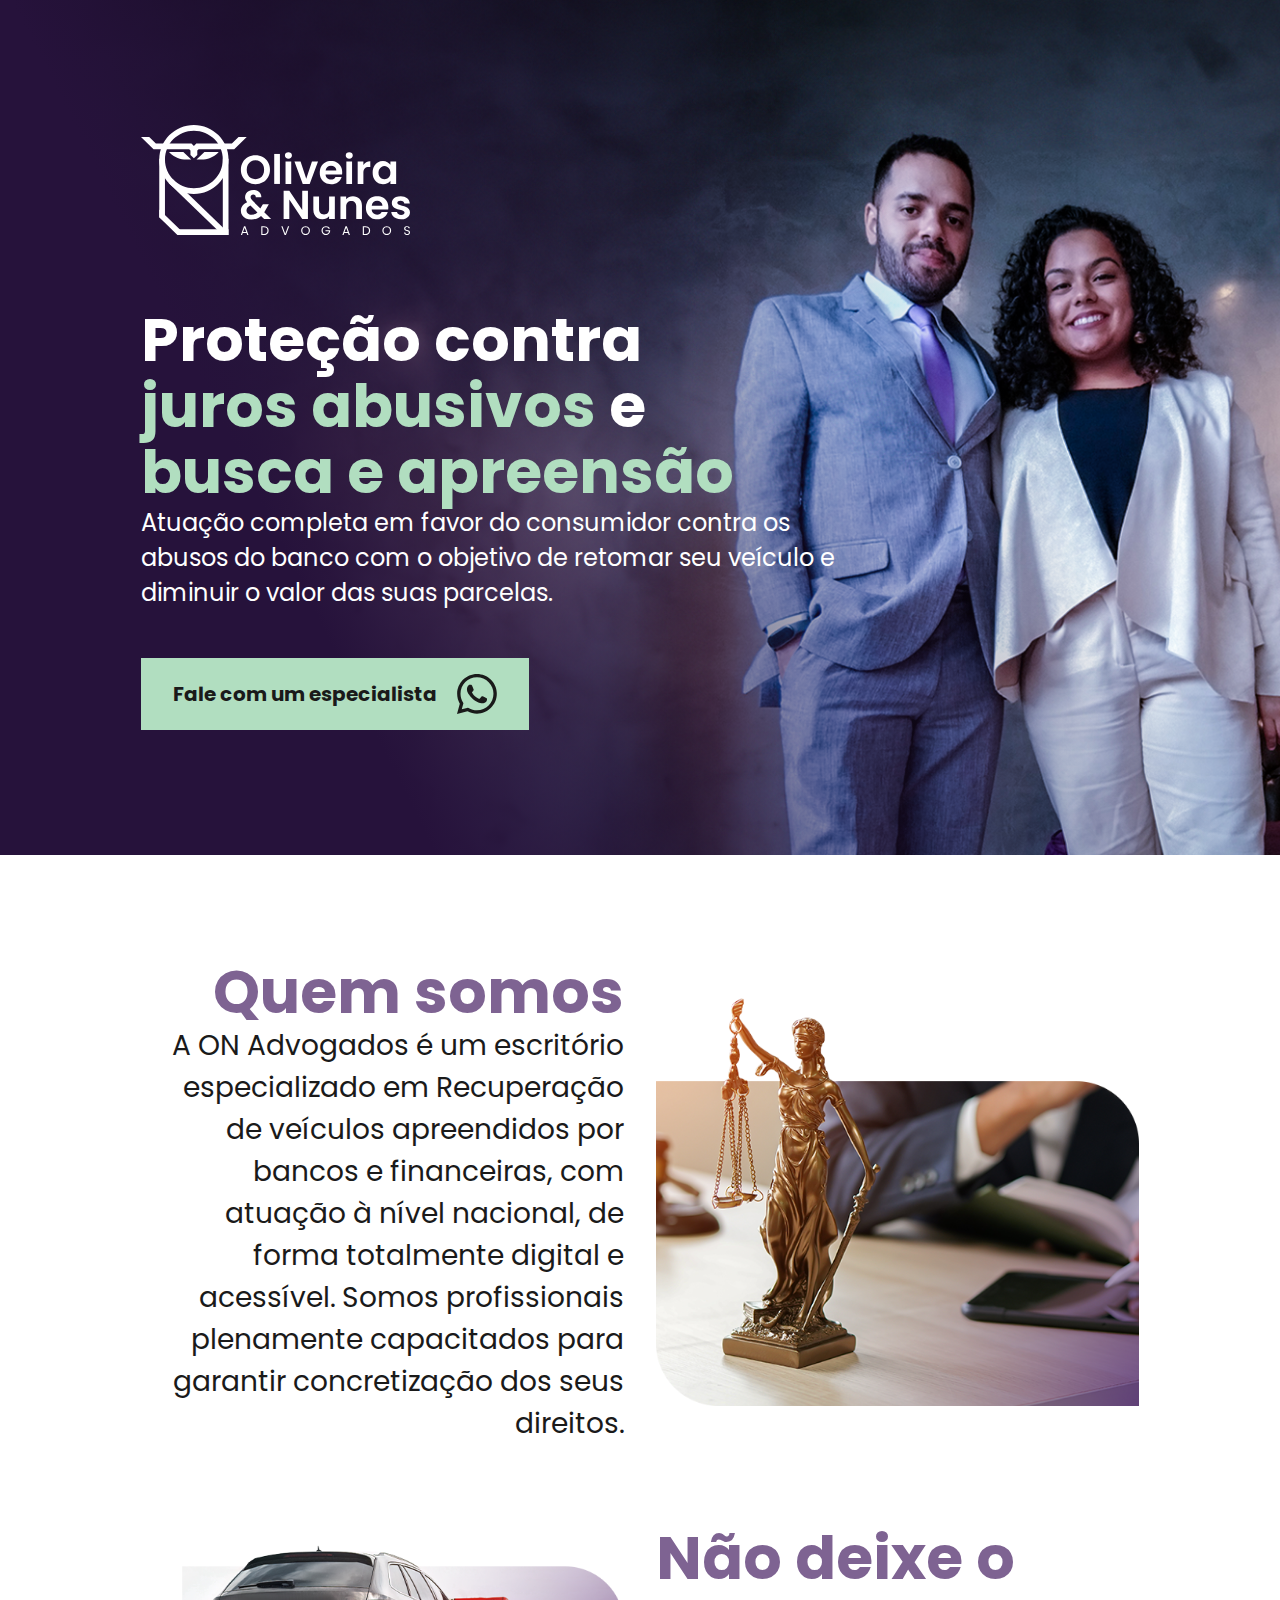
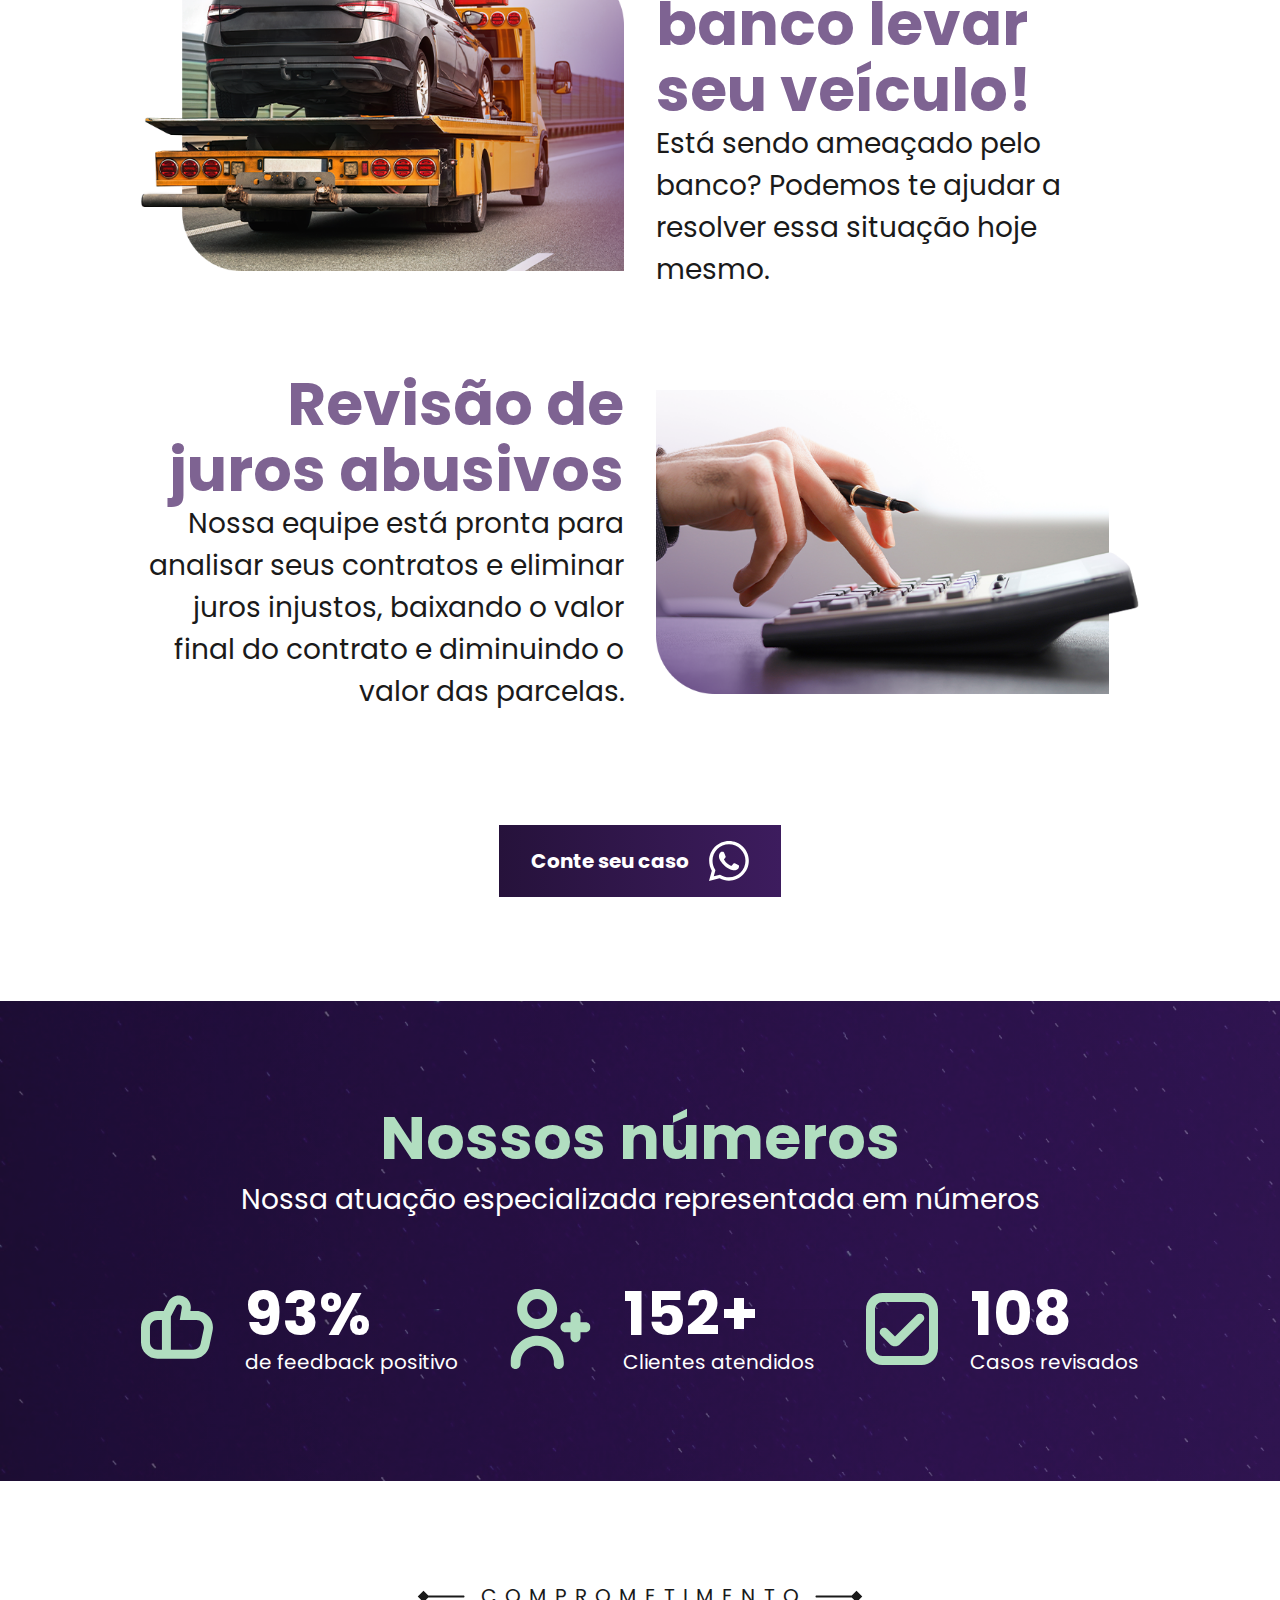
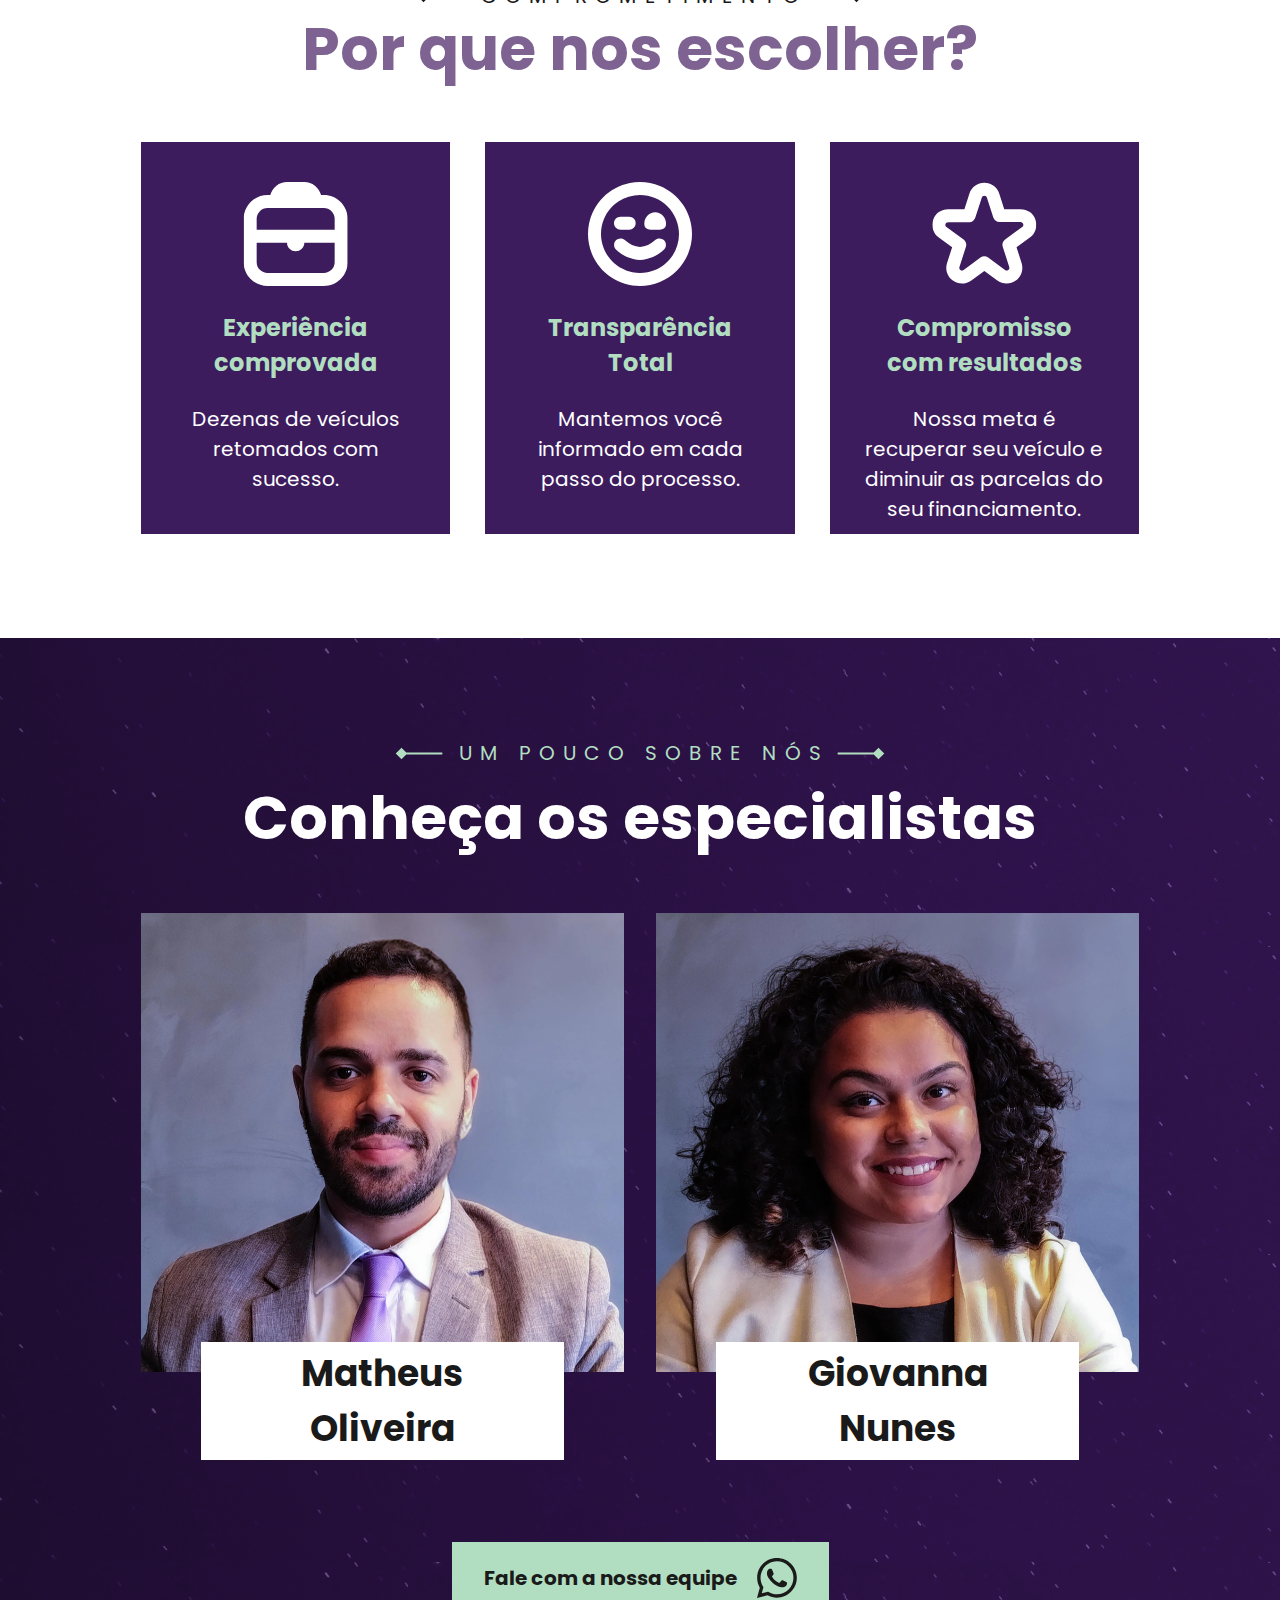
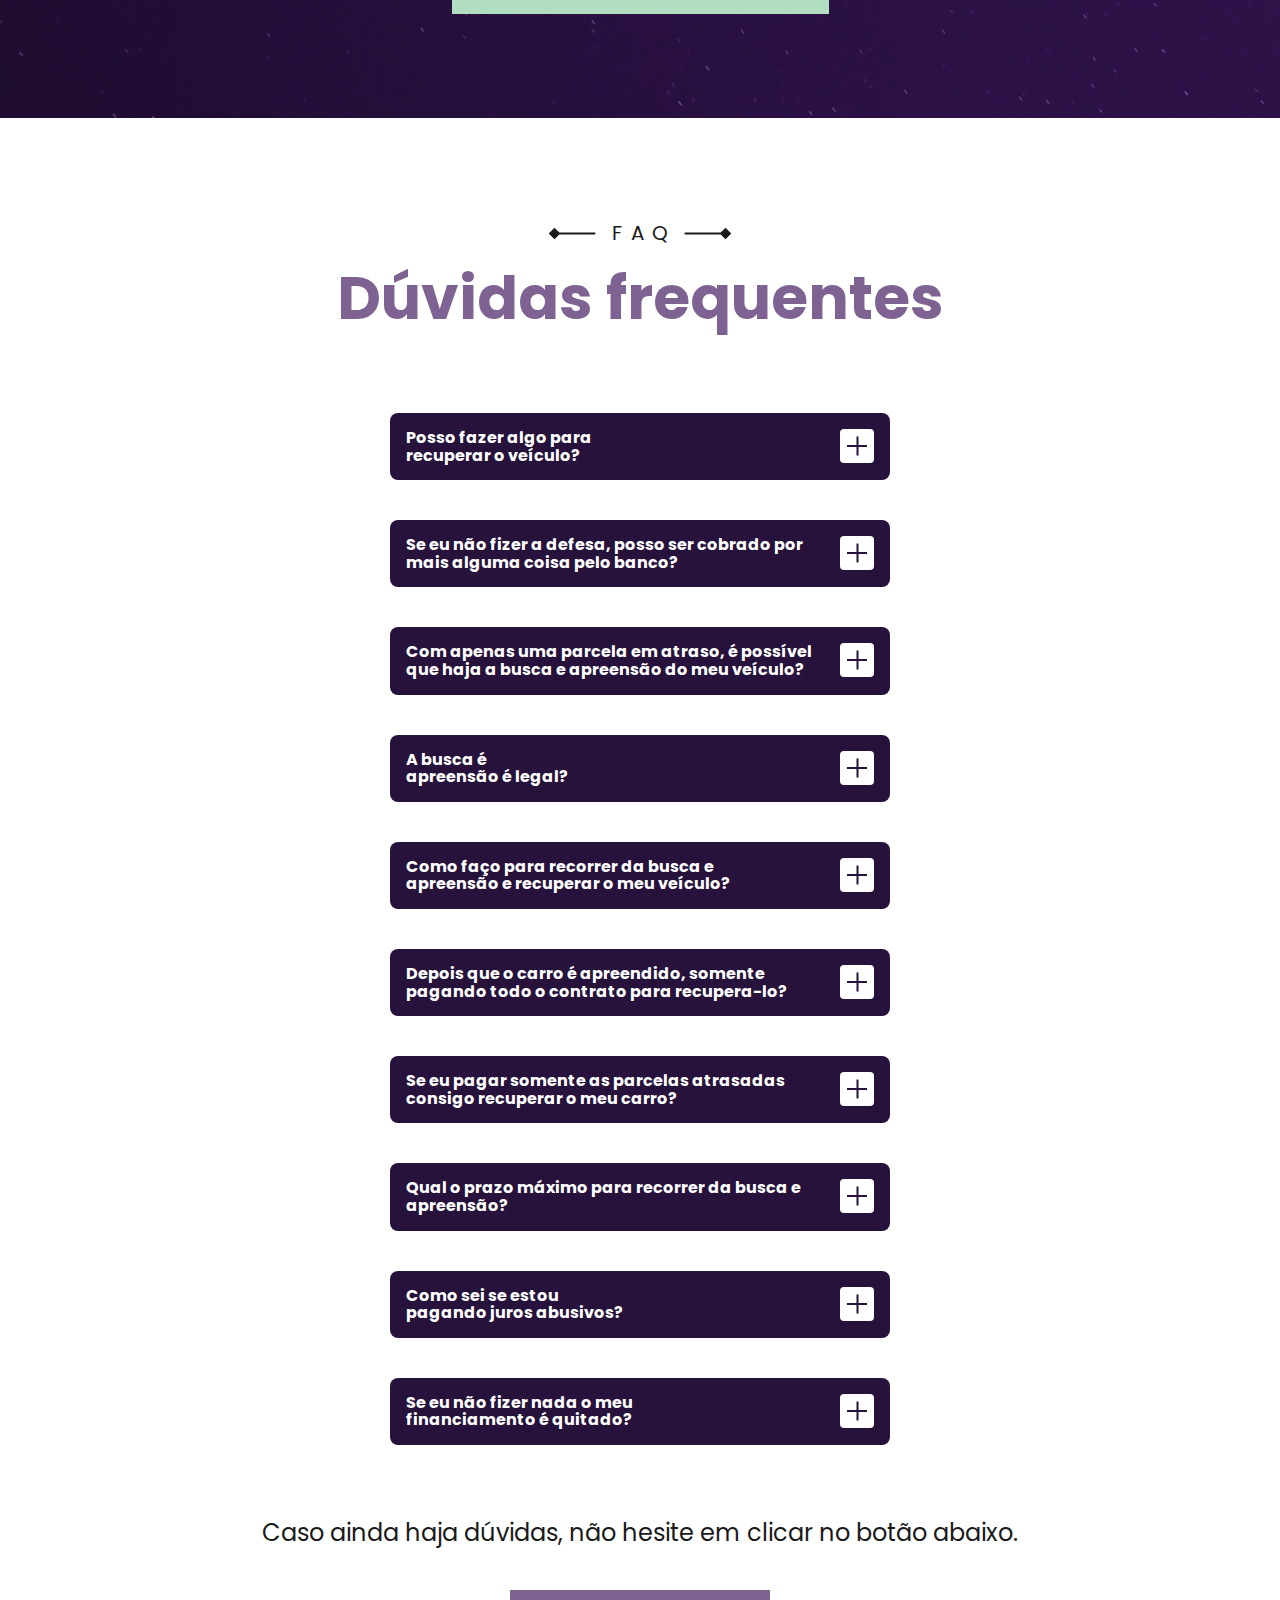
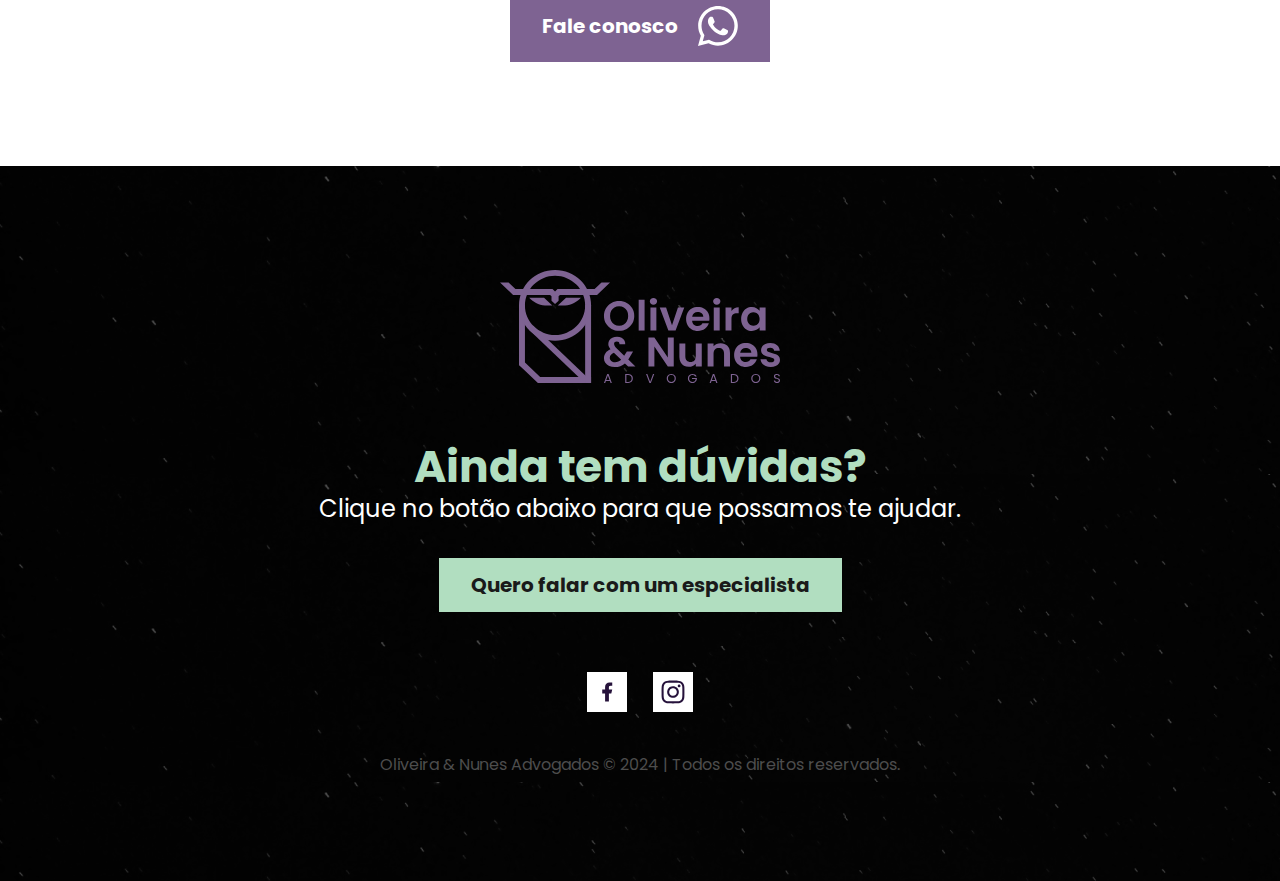
==== commit 018aad1b: "Arruma imagens no mobile" ====
--- a/dba-e-rjf/index.html
+++ b/dba-e-rjf/index.html
@@ -2,6 +2,13 @@
 
 <html lang="">
     <head>
+    <!-- Google Tag Manager -->
+    <script>(function(w,d,s,l,i){w[l]=w[l]||[];w[l].push({'gtm.start':
+    new Date().getTime(),event:'gtm.js'});var f=d.getElementsByTagName(s)[0],
+    j=d.createElement(s),dl=l!='dataLayer'?'&l='+l:'';j.async=true;j.src=
+    'https://www.googletagmanager.com/gtm.js?id='+i+dl;f.parentNode.insertBefore(j,f);
+    })(window,document,'script','dataLayer','GTM-WNB5NPTP');</script>
+    <!-- End Google Tag Manager -->
         <meta charset="UTF-8">
         <meta name="viewport" content="width=device-width, initial-scale=1.0">
         <meta http-equiv="X-UA-Compatible" content="ie=edge">
@@ -9,10 +16,19 @@
 
         <!-- All CSS -->
         <link rel="stylesheet" href="css/page.css">
+        <link rel="icon"  sizes="any"  href="assets/favicon.ico">
+        <link rel="icon" href="assets/icon.svg" type="image/svg+xml" />
+        <link rel="apple-touch-icon" href="assets/apple-touch-icon.png" />
+        <link rel="manifest" href="assets/manifest.webmanifest" />
         <script src="https://ajax.googleapis.com/ajax/libs/jquery/3.7.1/jquery.min.js"></script>
         <script src="js/index.js"></script>
     </head>
     <body class="container">
+    <!-- Google Tag Manager (noscript) -->
+    <noscript><iframe src="https://www.googletagmanager.com/ns.html?id=GTM-WNB5NPTP"
+    height="0" width="0" style="display:none;visibility:hidden"></iframe></noscript>
+    <!-- End Google Tag Manager (noscript) -->
+
         <!--[if lt IE 8]>
         <p class="browserupgrade">You are using an <strong>outdated</strong> browser. Please <a href="http://browsehappy.com/">upgrade your browser</a> to improve your experience.</p>
         <![endif]-->
@@ -29,7 +45,7 @@
               <h1>Proteção contra <br><strong>juros abusivos</strong> e <strong>busca e apreensão</strong></h1>
               <p>Atuação completa em favor do consumidor contra os abusos do banco com o objetivo de retomar seu veículo e diminuir o valor das suas parcelas.</p>
             </div>
-            <a href="https://wa.me/15991773311?text=Olá, gostaria de saber mais sobre Defesa de busca e apreensão de veículos e revisão de juros abusivos, pode me ajudar?" target="_blank" class="button button-green small-space-top" >
+            <a onclick="gtag_report_conversion" href="https://wa.me/15991773311?text=Olá, gostaria de saber mais sobre Defesa de busca e apreensão de veículos e revisão de juros abusivos, pode me ajudar?" target="_blank" class="button button-green small-space-top" >
               Fale com um especialista
               <svg width="40" height="40" viewBox="0 0 40 40" xmlns="http://www.w3.org/2000/svg">
               <path d="M34.0024 5.81512C32.1689 3.96386 29.9851 2.49624 27.5785 1.49787C25.1718 0.499491 22.5904 -0.00965202 19.9849 0.000138562C9.06747 0.000138562 0.169999 8.89511 0.159999 19.8151C0.159999 23.3126 1.075 26.715 2.80249 29.7275L0 40L10.51 37.245C13.4162 38.8306 16.6743 39.6602 19.9849 39.6575H19.9949C30.9149 39.6575 39.8099 30.7625 39.8199 19.8326C39.8221 17.2277 39.309 14.6482 38.3102 12.2425C37.3113 9.83673 35.8489 7.65236 34.0024 5.81512ZM19.9849 36.3025C17.0329 36.3002 14.1355 35.5059 11.595 34.0025L10.995 33.6425L4.75998 35.2775L6.42498 29.195L6.03498 28.5675C4.3845 25.9434 3.51161 22.9051 3.51749 19.8051C3.51749 10.7401 10.91 3.34513 19.9949 3.34513C22.1593 3.34124 24.303 3.76581 26.3025 4.59435C28.3019 5.42289 30.1176 6.63901 31.6449 8.17261C33.1771 9.70048 34.3919 11.5165 35.2191 13.5159C36.0464 15.5154 36.4697 17.6588 36.4649 19.8226C36.4549 28.92 29.0624 36.3025 19.9849 36.3025ZM29.0224 23.9676C28.5299 23.7201 26.0974 22.5226 25.6399 22.3526C25.1849 22.1901 24.8524 22.1051 24.5274 22.6001C24.1949 23.0926 23.2449 24.2151 22.9599 24.5376C22.6749 24.8701 22.3799 24.9076 21.8849 24.6626C21.3924 24.4126 19.7949 23.8926 17.9049 22.2001C16.4299 20.8876 15.4424 19.2626 15.1474 18.7701C14.8624 18.2751 15.1199 18.0101 15.3674 17.7626C15.5849 17.5426 15.8599 17.1826 16.1074 16.8976C16.3574 16.6126 16.4399 16.4026 16.6024 16.0726C16.7649 15.7376 16.6874 15.4526 16.5649 15.2051C16.4399 14.9576 15.4524 12.5151 15.0349 11.5301C14.6349 10.5576 14.2275 10.6926 13.9225 10.6801C13.6375 10.6626 13.305 10.6626 12.9725 10.6626C12.7214 10.669 12.4744 10.7271 12.2468 10.8334C12.0192 10.9396 11.816 11.0917 11.65 11.2801C11.195 11.7751 9.92247 12.9726 9.92247 15.4151C9.92247 17.8576 11.6975 20.2051 11.9475 20.5376C12.1925 20.8701 15.4324 25.8675 20.4049 28.0175C21.5799 28.53 22.5049 28.8325 23.2274 29.0625C24.4149 29.4425 25.4874 29.385 26.3424 29.2625C27.2924 29.1175 29.2699 28.0625 29.6874 26.905C30.0974 25.7451 30.0974 24.7551 29.9724 24.5476C29.8499 24.3376 29.5174 24.2151 29.0224 23.9676Z"/>
@@ -46,7 +62,7 @@
               <p>A ON Advogados é um escritório especializado em Recuperação de veículos apreendidos por bancos e financeiras, com atuação à nível nacional, de forma totalmente digital e acessível.  Somos profissionais plenamente capacitados para garantir concretização dos seus direitos.</p>
             </div>
             <div class="section-services-image">
-              <img src="assets/section1_image_1.webp" alt="Escultura de Themis sobre a mesa">
+              <img src="assets/quem_somos.webp" alt="Escultura de Themis sobre a mesa">
             </div>
           </div>
 
@@ -56,7 +72,7 @@
               <p>Está sendo ameaçado pelo banco? Podemos te ajudar a resolver essa situação hoje mesmo.</p>
             </div>
             <div class="section-services-image">
-              <img src="assets/section1_image_2.webp" alt="Guincho levando um carro na estrada">
+              <img src="assets/guincho.webp" alt="Guincho levando um carro na estrada">
             </div>
           </div>
 
@@ -66,7 +82,7 @@
               <p>Nossa equipe está pronta para analisar seus contratos e eliminar juros injustos, baixando o valor final do contrato e diminuindo o valor das parcelas.</p>
             </div>
             <div class="section-services-image">
-              <img src="assets/section1_image_3.webp" alt="Mão segurando uma caneta e utilizando a calculadora.">
+              <img src="assets/juros_abusivos.webp" alt="Mão segurando uma caneta e utilizando a calculadora.">
             </div>
           </div>
 
@@ -212,7 +228,7 @@
             </div>
           </div>
 
-          <a href="https://wa.me/15991773311?text=Olá, gostaria de saber mais sobre Defesa de busca e apreensão de veículos e revisão de juros abusivos, pode me ajudar?" target="_blank" class="button button-green small-space-top" >
+          <a href="https://wa.me/15991773311?text=Olá, gostaria de saber mais sobre Defesa de busca e apreensão de veículos e revisão de juros abusivos, pode me ajudar?" target="_blank" class="button button-green small-space-top center-text" >
             Fale com a nossa equipe
             <svg width="40" height="40" viewBox="0 0 40 40" xmlns="http://www.w3.org/2000/svg">
               <path d="M34.0024 5.81512C32.1689 3.96386 29.9851 2.49624 27.5785 1.49787C25.1718 0.499491 22.5904 -0.00965202 19.9849 0.000138562C9.06747 0.000138562 0.169999 8.89511 0.159999 19.8151C0.159999 23.3126 1.075 26.715 2.80249 29.7275L0 40L10.51 37.245C13.4162 38.8306 16.6743 39.6602 19.9849 39.6575H19.9949C30.9149 39.6575 39.8099 30.7625 39.8199 19.8326C39.8221 17.2277 39.309 14.6482 38.3102 12.2425C37.3113 9.83673 35.8489 7.65236 34.0024 5.81512ZM19.9849 36.3025C17.0329 36.3002 14.1355 35.5059 11.595 34.0025L10.995 33.6425L4.75998 35.2775L6.42498 29.195L6.03498 28.5675C4.3845 25.9434 3.51161 22.9051 3.51749 19.8051C3.51749 10.7401 10.91 3.34513 19.9949 3.34513C22.1593 3.34124 24.303 3.76581 26.3025 4.59435C28.3019 5.42289 30.1176 6.63901 31.6449 8.17261C33.1771 9.70048 34.3919 11.5165 35.2191 13.5159C36.0464 15.5154 36.4697 17.6588 36.4649 19.8226C36.4549 28.92 29.0624 36.3025 19.9849 36.3025ZM29.0224 23.9676C28.5299 23.7201 26.0974 22.5226 25.6399 22.3526C25.1849 22.1901 24.8524 22.1051 24.5274 22.6001C24.1949 23.0926 23.2449 24.2151 22.9599 24.5376C22.6749 24.8701 22.3799 24.9076 21.8849 24.6626C21.3924 24.4126 19.7949 23.8926 17.9049 22.2001C16.4299 20.8876 15.4424 19.2626 15.1474 18.7701C14.8624 18.2751 15.1199 18.0101 15.3674 17.7626C15.5849 17.5426 15.8599 17.1826 16.1074 16.8976C16.3574 16.6126 16.4399 16.4026 16.6024 16.0726C16.7649 15.7376 16.6874 15.4526 16.5649 15.2051C16.4399 14.9576 15.4524 12.5151 15.0349 11.5301C14.6349 10.5576 14.2275 10.6926 13.9225 10.6801C13.6375 10.6626 13.305 10.6626 12.9725 10.6626C12.7214 10.669 12.4744 10.7271 12.2468 10.8334C12.0192 10.9396 11.816 11.0917 11.65 11.2801C11.195 11.7751 9.92247 12.9726 9.92247 15.4151C9.92247 17.8576 11.6975 20.2051 11.9475 20.5376C12.1925 20.8701 15.4324 25.8675 20.4049 28.0175C21.5799 28.53 22.5049 28.8325 23.2274 29.0625C24.4149 29.4425 25.4874 29.385 26.3424 29.2625C27.2924 29.1175 29.2699 28.0625 29.6874 26.905C30.0974 25.7451 30.0974 24.7551 29.9724 24.5476C29.8499 24.3376 29.5174 24.2151 29.0224 23.9676Z"/>
@@ -429,7 +445,7 @@
           <div class="footer-text">
             <h2>Ainda tem dúvidas?</h2>
             <p class="subtitle">Clique no botão abaixo para que possamos te ajudar.</p>
-            <a href="https://wa.me/15991773311?text=Olá, gostaria de saber mais sobre Defesa de busca e apreensão de veículos e revisão de juros abusivos, pode me ajudar?" target="_blank" class="button button-green small-space-top" >
+            <a href="https://wa.me/15991773311?text=Olá, gostaria de saber mais sobre Defesa de busca e apreensão de veículos e revisão de juros abusivos, pode me ajudar?" target="_blank" class="button button-green small-space-top center-text" >
               Quero falar com um especialista
             </a>
           </div>
@@ -448,4 +464,4 @@
         </footer>
         <!-- Footer Area End -->
     </body>
-</html>+</html>
--- a/dba-e-rjf/css/page.css
+++ b/dba-e-rjf/css/page.css
@@ -400,8 +400,7 @@
     max-height: none;
     height: auto;
     text-align: center;
-    background: linear-gradient(360deg, rgba(0, 0, 0, 0) 50%, rgba(0, 0, 0, 0.6) 100%),
-     linear-gradient(180deg, rgba(38, 18, 59, 0) 63.12%, #26123B 100%), url(../assets/home-mobile.png) center center / cover no-repeat;
+    background: url(../assets/home-mobile-3.webp) center center / cover no-repeat;
   }
 
   .header-container .header-logo-container {
